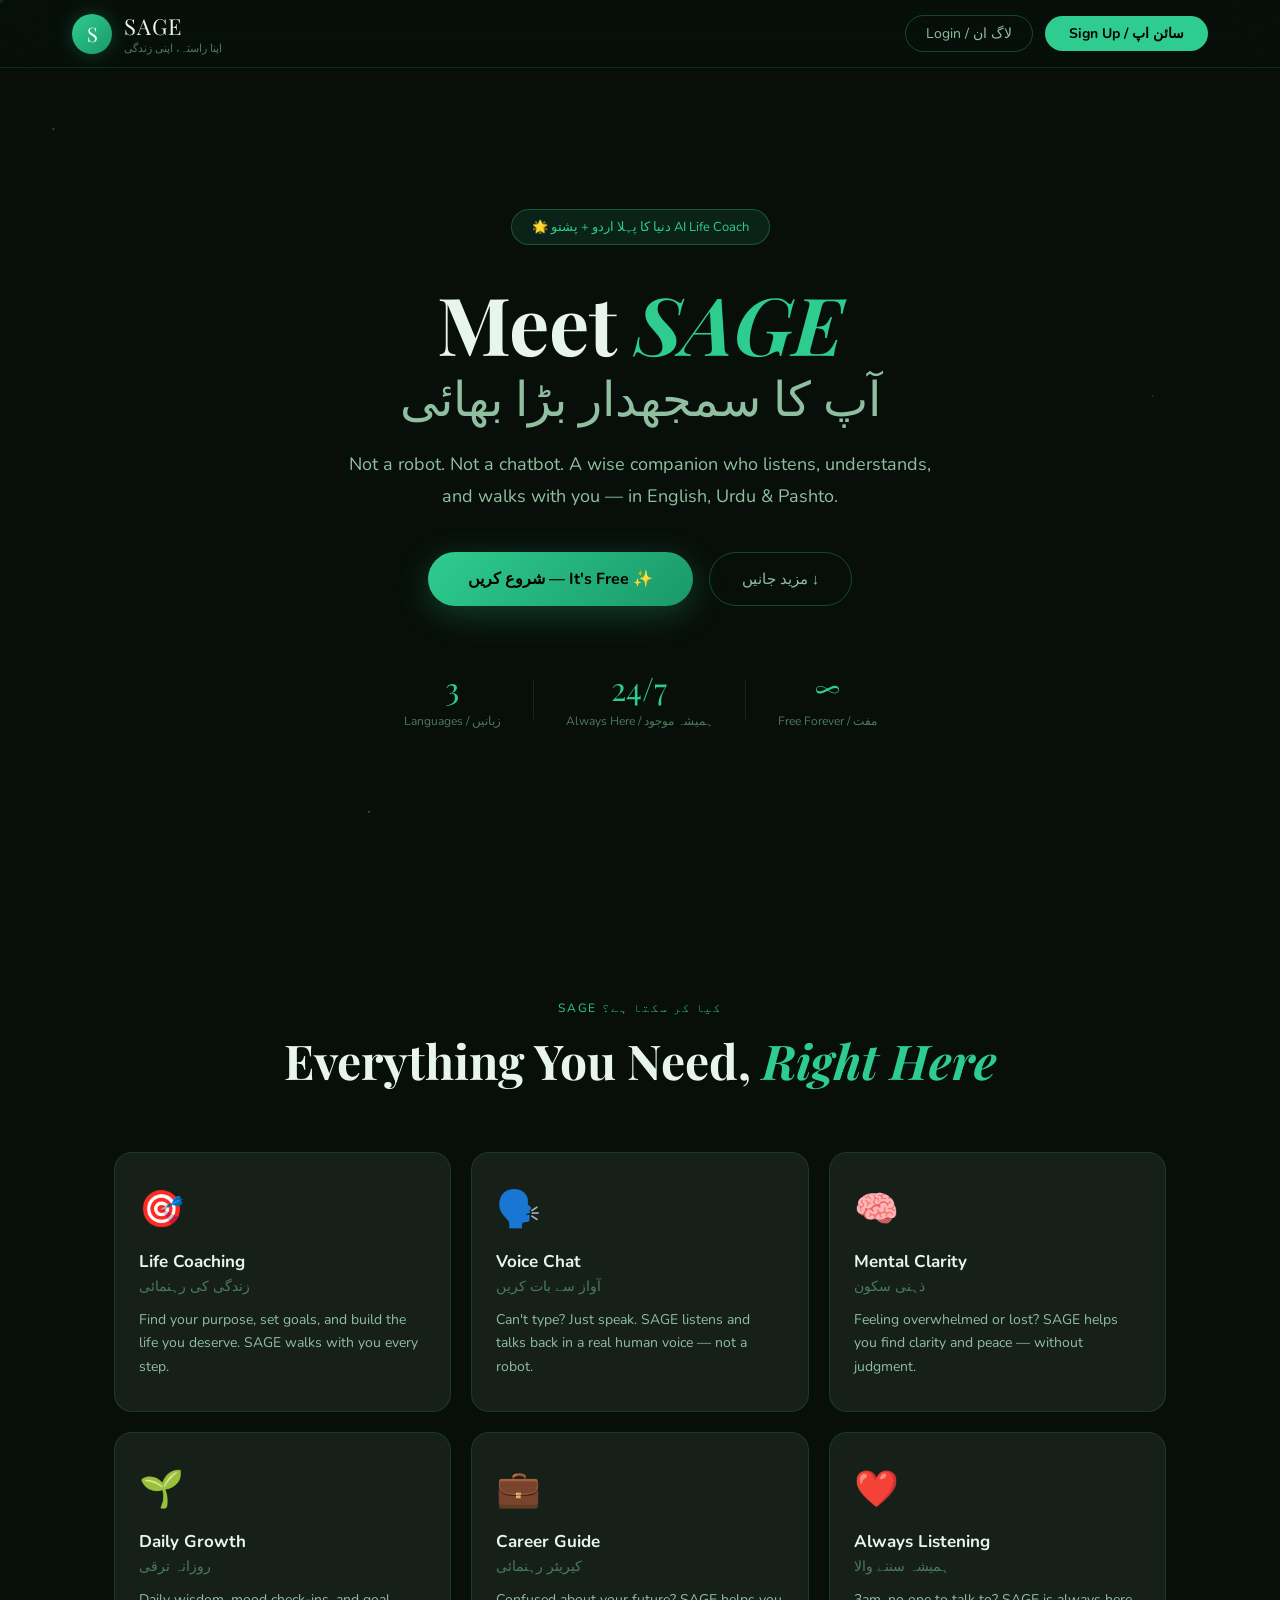
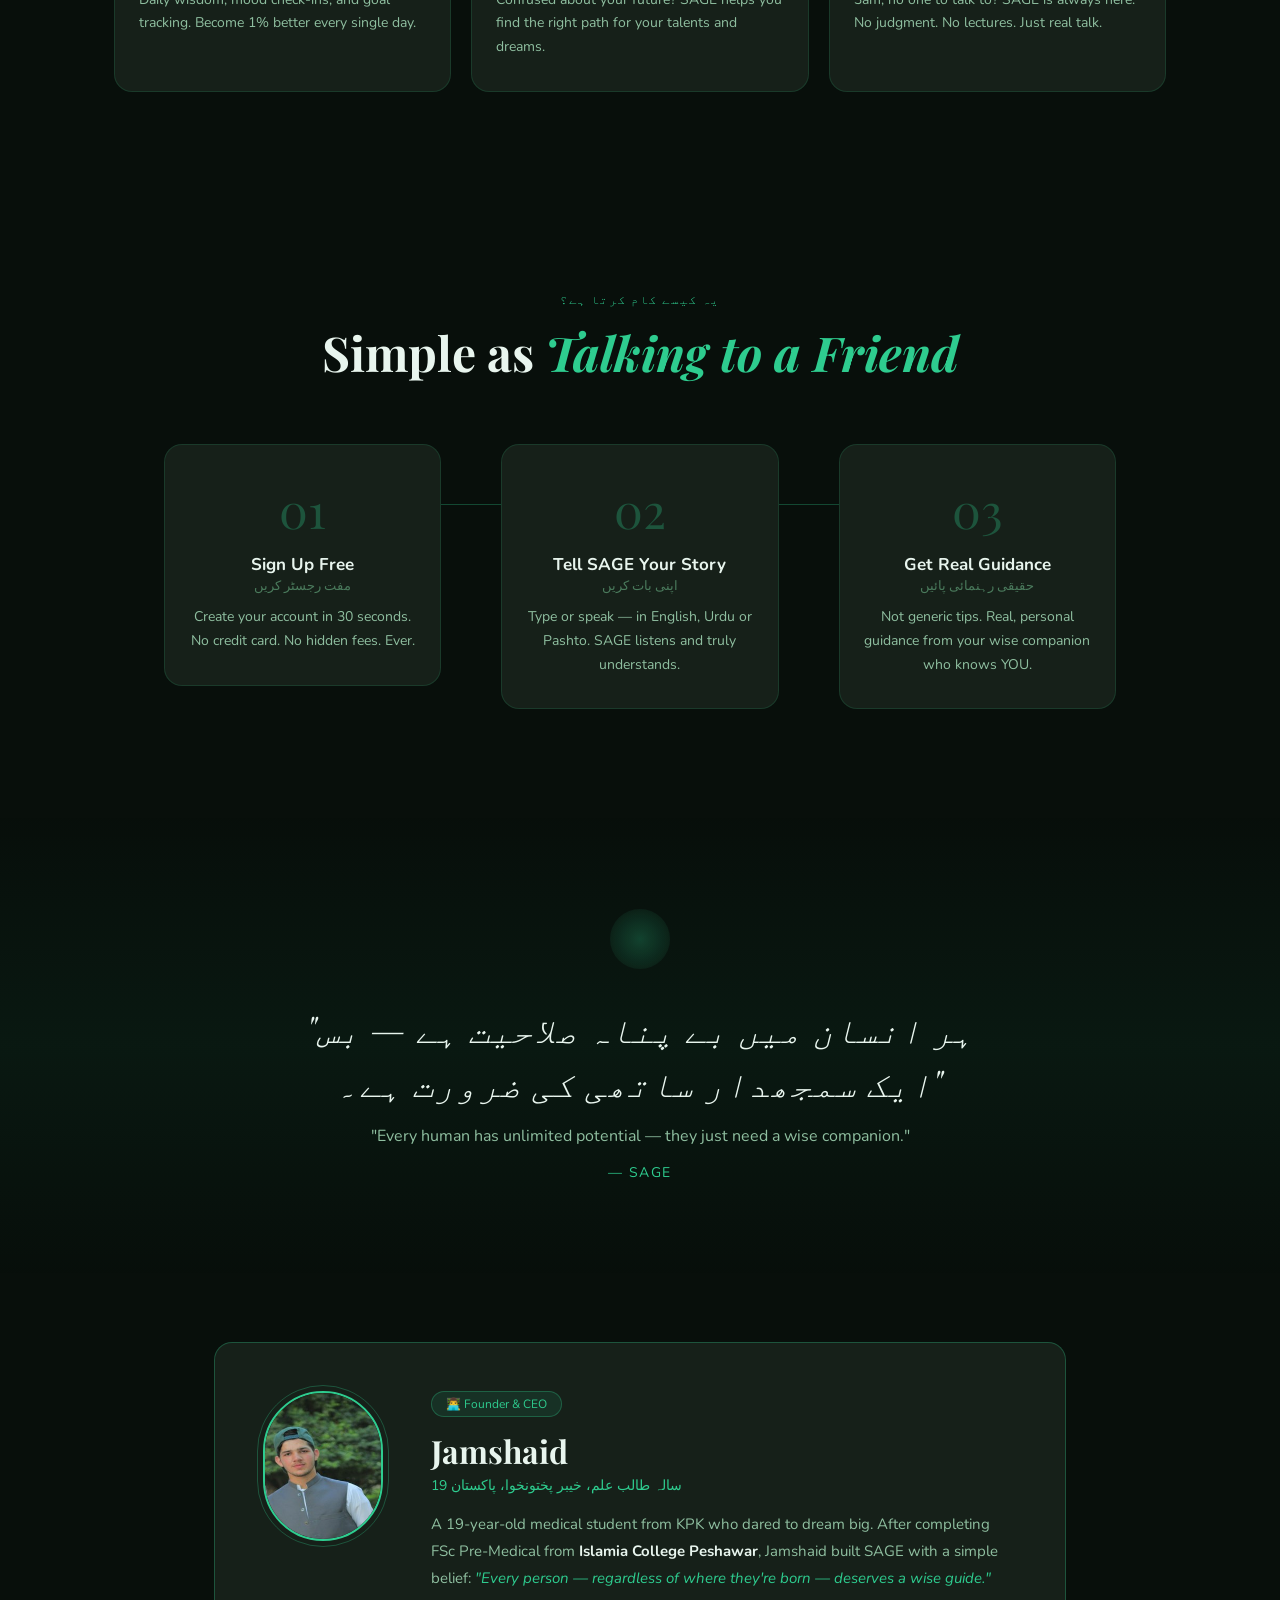
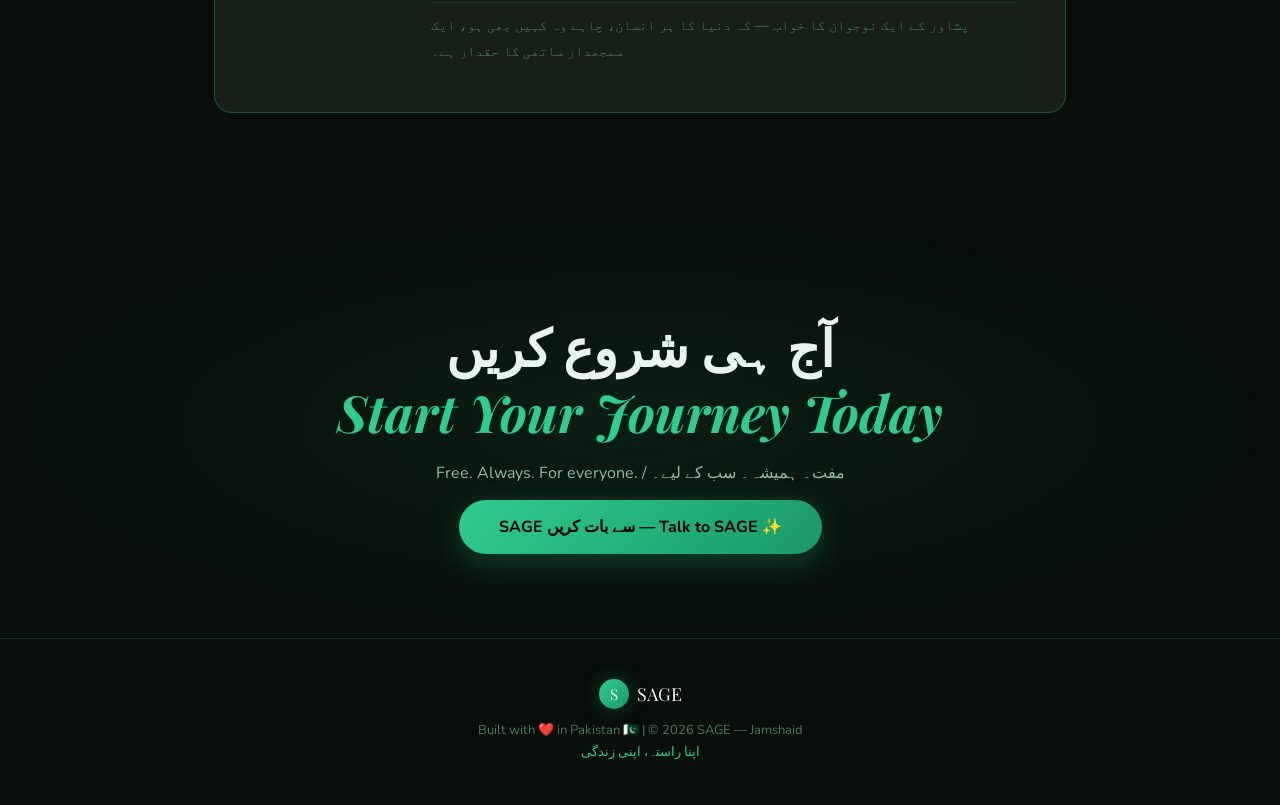
==== index.html @ e527f63b "Add files via upload" ====
<!DOCTYPE html>
<html lang="en">
<head>
<meta charset="UTF-8"/>
<meta name="viewport" content="width=device-width, initial-scale=1.0"/>
<title>SAGE — Apna Raasta, Apni Zindagi</title>
<meta name="description" content="SAGE — Your AI life companion. A wise guide for purpose, direction and clarity. English, Urdu & Pashto."/>
<link rel="preconnect" href="https://fonts.googleapis.com"/>
<link href="https://fonts.googleapis.com/css2?family=Playfair+Display:ital,wght@0,400;0,700;1,400&family=Nunito:wght@300;400;600;700&display=swap" rel="stylesheet"/>
<link rel="stylesheet" href="style.css"/>
</head>
<body>

<!-- PARTICLES BACKGROUND -->
<canvas id="particles"></canvas>

<!-- NAV -->
<nav class="nav">
  <div class="nav-inner">
    <div class="logo">
      <div class="logo-orb">S</div>
      <div class="logo-text">
        <span class="logo-name">SAGE</span>
        <span class="logo-sub">اپنا راستہ، اپنی زندگی</span>
      </div>
    </div>
    <div class="nav-actions">
      <a href="login.html" class="btn-ghost">Login / لاگ ان</a>
      <a href="signup.html" class="btn-primary">Sign Up / سائن اپ</a>
    </div>
  </div>
</nav>

<!-- HERO -->
<section class="hero">
  <div class="hero-badge">🌟 دنیا کا پہلا اردو + پشتو AI Life Coach</div>
  <h1 class="hero-title">
    Meet <em>SAGE</em><br/>
    <span class="hero-urdu">آپ کا سمجھدار بڑا بھائی</span>
  </h1>
  <p class="hero-sub">Not a robot. Not a chatbot. A wise companion who listens, understands, and walks with you — in English, Urdu & Pashto.</p>
  <div class="hero-btns">
    <a href="signup.html" class="btn-hero">شروع کریں — It's Free ✨</a>
    <a href="#features" class="btn-ghost-hero">مزید جانیں ↓</a>
  </div>
  <div class="hero-stats">
    <div class="stat"><span class="stat-n">3</span><span class="stat-l">Languages / زبانیں</span></div>
    <div class="stat-div"></div>
    <div class="stat"><span class="stat-n">24/7</span><span class="stat-l">Always Here / ہمیشہ موجود</span></div>
    <div class="stat-div"></div>
    <div class="stat"><span class="stat-n">∞</span><span class="stat-l">Free Forever / مفت</span></div>
  </div>
</section>

<!-- SHORTCUTS -->
<section class="shortcuts" id="features">
  <div class="section-label">SAGE کیا کر سکتا ہے؟</div>
  <h2 class="section-title">Everything You Need, <em>Right Here</em></h2>
  <div class="cards-grid">

    <div class="card" onclick="requireLogin()">
      <div class="card-icon">🎯</div>
      <h3>Life Coaching<br/><span>زندگی کی رہنمائی</span></h3>
      <p>Find your purpose, set goals, and build the life you deserve. SAGE walks with you every step.</p>
      <div class="card-arrow">→</div>
    </div>

    <div class="card" onclick="requireLogin()">
      <div class="card-icon">🗣️</div>
      <h3>Voice Chat<br/><span>آواز سے بات کریں</span></h3>
      <p>Can't type? Just speak. SAGE listens and talks back in a real human voice — not a robot.</p>
      <div class="card-arrow">→</div>
    </div>

    <div class="card" onclick="requireLogin()">
      <div class="card-icon">🧠</div>
      <h3>Mental Clarity<br/><span>ذہنی سکون</span></h3>
      <p>Feeling overwhelmed or lost? SAGE helps you find clarity and peace — without judgment.</p>
      <div class="card-arrow">→</div>
    </div>

    <div class="card" onclick="requireLogin()">
      <div class="card-icon">🌱</div>
      <h3>Daily Growth<br/><span>روزانہ ترقی</span></h3>
      <p>Daily wisdom, mood check-ins, and goal tracking. Become 1% better every single day.</p>
      <div class="card-arrow">→</div>
    </div>

    <div class="card" onclick="requireLogin()">
      <div class="card-icon">💼</div>
      <h3>Career Guide<br/><span>کیریئر رہنمائی</span></h3>
      <p>Confused about your future? SAGE helps you find the right path for your talents and dreams.</p>
      <div class="card-arrow">→</div>
    </div>

    <div class="card" onclick="requireLogin()">
      <div class="card-icon">❤️</div>
      <h3>Always Listening<br/><span>ہمیشہ سننے والا</span></h3>
      <p>3am, no one to talk to? SAGE is always here. No judgment. No lectures. Just real talk.</p>
      <div class="card-arrow">→</div>
    </div>

  </div>
</section>

<!-- HOW IT WORKS -->
<section class="how-it-works">
  <div class="section-label">یہ کیسے کام کرتا ہے؟</div>
  <h2 class="section-title">Simple as <em>Talking to a Friend</em></h2>
  <div class="steps">
    <div class="step">
      <div class="step-num">01</div>
      <h3>Sign Up Free<br/><span>مفت رجسٹر کریں</span></h3>
      <p>Create your account in 30 seconds. No credit card. No hidden fees. Ever.</p>
    </div>
    <div class="step-line"></div>
    <div class="step">
      <div class="step-num">02</div>
      <h3>Tell SAGE Your Story<br/><span>اپنی بات کریں</span></h3>
      <p>Type or speak — in English, Urdu or Pashto. SAGE listens and truly understands.</p>
    </div>
    <div class="step-line"></div>
    <div class="step">
      <div class="step-num">03</div>
      <h3>Get Real Guidance<br/><span>حقیقی رہنمائی پائیں</span></h3>
      <p>Not generic tips. Real, personal guidance from your wise companion who knows YOU.</p>
    </div>
  </div>
</section>

<!-- QUOTE SECTION -->
<section class="quote-section">
  <div class="quote-orb"></div>
  <blockquote>
    "ہر انسان میں بے پناہ صلاحیت ہے — بس ایک سمجھدار ساتھی کی ضرورت ہے۔"
  </blockquote>
  <p class="quote-en">"Every human has unlimited potential — they just need a wise companion."</p>
  <div class="quote-sage">— SAGE</div>
</section>

<!-- FOUNDER SECTION -->
<section class="founder-section">
  <div class="founder-card">
    <div class="founder-img-wrap">
      <img src="jimmy.jpg" alt="Jamshaid — Founder of SAGE" class="founder-img"/>
      <div class="founder-img-ring"></div>
    </div>
    <div class="founder-info">
      <div class="founder-badge">👨‍💻 Founder & CEO</div>
      <h3 class="founder-name">Jamshaid</h3>
      <p class="founder-tagline">19 سالہ طالب علم، خیبر پختونخوا، پاکستان</p>
      <p class="founder-bio">
        A 19-year-old medical student from KPK who dared to dream big. After completing FSc Pre-Medical from <strong>Islamia College Peshawar</strong>, Jamshaid built SAGE with a simple belief: <em>"Every person — regardless of where they're born — deserves a wise guide."</em>
      </p>
      <p class="founder-bio-ur">
        پشاور کے ایک نوجوان کا خواب — کہ دنیا کا ہر انسان، چاہے وہ کہیں بھی ہو، ایک سمجھدار ساتھی کا حقدار ہے۔
      </p>
    </div>
  </div>
</section>

<!-- CTA -->
<section class="cta-section">
  <h2>آج ہی شروع کریں<br/><em>Start Your Journey Today</em></h2>
  <p>Free. Always. For everyone. / مفت۔ ہمیشہ۔ سب کے لیے۔</p>
  <a href="signup.html" class="btn-hero">SAGE سے بات کریں — Talk to SAGE ✨</a>
</section>

<!-- FOOTER -->
<footer class="footer">
  <div class="footer-logo">
    <div class="logo-orb small">S</div>
    <span>SAGE</span>
  </div>
  <p>Built with ❤️ in Pakistan 🇵🇰 | © 2026 SAGE — Jamshaid</p>
  <p class="footer-sub">اپنا راستہ، اپنی زندگی</p>
</footer>

<script src="particles.js"></script>
<script>
function requireLogin() {
  const user = localStorage.getItem('sage_user');
  if (user) {
    window.location.href = 'app.html';
  } else {
    window.location.href = 'signup.html';
  }
}
// If already logged in, show go to app button
window.addEventListener('DOMContentLoaded', () => {
  const user = localStorage.getItem('sage_user');
  if (user) {
    const nav = document.querySelector('.nav-actions');
    nav.innerHTML = `<span style="color:var(--sage);font-size:14px;">Welcome back!</span><a href="app.html" class="btn-primary">Open SAGE →</a>`;
  }
});
</script>
</body>
</html>
---- style.css ----
/* ===== SAGE GLOBAL STYLES ===== */
*, *::before, *::after { box-sizing: border-box; margin: 0; padding: 0; }

:root {
  --sage: #2ECC8F;
  --sage-dark: #1a9968;
  --sage-glow: rgba(46,204,143,0.25);
  --sage-light: rgba(46,204,143,0.1);
  --bg: #080f0b;
  --bg2: #0d1610;
  --bg3: #111f16;
  --surface: #162019;
  --surface2: #1d2e22;
  --border: rgba(46,204,143,0.15);
  --border2: rgba(46,204,143,0.3);
  --text: #e8f5ee;
  --text2: #8fbfa0;
  --text3: #4a7a5c;
  --gold: #f0c060;
  --radius: 18px;
  --radius-sm: 12px;
  --font-display: 'Playfair Display', serif;
  --font-body: 'Nunito', sans-serif;
}

html { scroll-behavior: smooth; }

body {
  font-family: var(--font-body);
  background: var(--bg);
  color: var(--text);
  min-height: 100vh;
  overflow-x: hidden;
}

/* PARTICLES */
#particles {
  position: fixed;
  top: 0; left: 0;
  width: 100%; height: 100%;
  z-index: 0;
  pointer-events: none;
}

/* NAV */
.nav {
  position: fixed;
  top: 0; left: 0; right: 0;
  z-index: 100;
  background: rgba(8,15,11,0.8);
  backdrop-filter: blur(20px);
  border-bottom: 1px solid var(--border);
  height: 68px;
}

.nav-inner {
  max-width: 1200px;
  margin: 0 auto;
  padding: 0 32px;
  height: 100%;
  display: flex;
  align-items: center;
  justify-content: space-between;
}

.logo { display: flex; align-items: center; gap: 12px; text-decoration: none; }

.logo-orb {
  width: 40px; height: 40px;
  background: linear-gradient(135deg, var(--sage), var(--sage-dark));
  border-radius: 50%;
  display: flex; align-items: center; justify-content: center;
  font-family: var(--font-display);
  font-size: 20px; color: white;
  box-shadow: 0 0 20px var(--sage-glow);
}

.logo-orb.small { width: 30px; height: 30px; font-size: 15px; }

.logo-text { display: flex; flex-direction: column; }
.logo-name { font-family: var(--font-display); font-size: 22px; color: var(--text); letter-spacing: 0.05em; }
.logo-sub { font-size: 11px; color: var(--text3); }

.nav-actions { display: flex; gap: 12px; align-items: center; }

.btn-ghost {
  padding: 8px 20px;
  border: 1px solid var(--border2);
  border-radius: 30px;
  color: var(--text2);
  text-decoration: none;
  font-size: 14px;
  font-family: var(--font-body);
  transition: all 0.2s;
  cursor: pointer;
  background: none;
}
.btn-ghost:hover { background: var(--surface); color: var(--text); }

.btn-primary {
  padding: 8px 24px;
  background: var(--sage);
  border: none;
  border-radius: 30px;
  color: #000;
  font-size: 14px;
  font-weight: 700;
  font-family: var(--font-body);
  text-decoration: none;
  transition: all 0.2s;
  cursor: pointer;
}
.btn-primary:hover { background: #3ddfa0; transform: translateY(-1px); box-shadow: 0 8px 24px var(--sage-glow); }

/* HERO */
.hero {
  position: relative;
  z-index: 1;
  min-height: 100vh;
  display: flex;
  flex-direction: column;
  align-items: center;
  justify-content: center;
  text-align: center;
  padding: 120px 24px 80px;
}

.hero-badge {
  display: inline-flex;
  align-items: center;
  gap: 8px;
  background: var(--sage-light);
  border: 1px solid var(--border2);
  border-radius: 30px;
  padding: 8px 20px;
  font-size: 13px;
  color: var(--sage);
  margin-bottom: 32px;
  animation: fadeUp 0.8s ease both;
}

.hero-title {
  font-family: var(--font-display);
  font-size: clamp(42px, 7vw, 80px);
  font-weight: 700;
  line-height: 1.15;
  color: var(--text);
  margin-bottom: 24px;
  animation: fadeUp 0.8s 0.1s ease both;
}

.hero-title em {
  color: var(--sage);
  font-style: italic;
}

.hero-urdu {
  display: block;
  font-size: clamp(24px, 4vw, 48px);
  color: var(--text2);
  font-style: normal;
  font-weight: 400;
}

.hero-sub {
  font-size: 18px;
  color: var(--text2);
  max-width: 600px;
  line-height: 1.8;
  margin-bottom: 40px;
  animation: fadeUp 0.8s 0.2s ease both;
}

.hero-btns {
  display: flex;
  gap: 16px;
  flex-wrap: wrap;
  justify-content: center;
  margin-bottom: 60px;
  animation: fadeUp 0.8s 0.3s ease both;
}

.btn-hero {
  padding: 16px 40px;
  background: linear-gradient(135deg, var(--sage), var(--sage-dark));
  border: none;
  border-radius: 50px;
  color: #000;
  font-size: 16px;
  font-weight: 700;
  font-family: var(--font-body);
  text-decoration: none;
  cursor: pointer;
  transition: all 0.3s;
  box-shadow: 0 8px 32px var(--sage-glow);
}
.btn-hero:hover { transform: translateY(-3px); box-shadow: 0 16px 48px var(--sage-glow); }

.btn-ghost-hero {
  padding: 16px 32px;
  border: 1px solid var(--border2);
  border-radius: 50px;
  color: var(--text2);
  text-decoration: none;
  font-size: 15px;
  font-family: var(--font-body);
  transition: all 0.2s;
}
.btn-ghost-hero:hover { background: var(--surface); color: var(--text); }

.hero-stats {
  display: flex;
  align-items: center;
  gap: 32px;
  animation: fadeUp 0.8s 0.4s ease both;
}

.stat { text-align: center; }
.stat-n { display: block; font-family: var(--font-display); font-size: 32px; color: var(--sage); }
.stat-l { font-size: 12px; color: var(--text3); }
.stat-div { width: 1px; height: 40px; background: var(--border); }

/* SECTIONS */
.section-label {
  font-size: 12px;
  text-transform: uppercase;
  letter-spacing: 0.15em;
  color: var(--sage);
  margin-bottom: 12px;
}

.section-title {
  font-family: var(--font-display);
  font-size: clamp(28px, 4vw, 48px);
  color: var(--text);
  margin-bottom: 60px;
}
.section-title em { color: var(--sage); font-style: italic; }

/* SHORTCUTS / CARDS */
.shortcuts {
  position: relative; z-index: 1;
  max-width: 1100px;
  margin: 0 auto;
  padding: 100px 24px;
  text-align: center;
}

.cards-grid {
  display: grid;
  grid-template-columns: repeat(3, 1fr);
  gap: 20px;
}

.card {
  background: var(--surface);
  border: 1px solid var(--border);
  border-radius: var(--radius);
  padding: 32px 24px;
  text-align: left;
  cursor: pointer;
  transition: all 0.3s;
  position: relative;
  overflow: hidden;
}

.card::before {
  content: '';
  position: absolute;
  top: 0; left: 0; right: 0;
  height: 2px;
  background: linear-gradient(90deg, transparent, var(--sage), transparent);
  transform: scaleX(0);
  transition: transform 0.3s;
}

.card:hover { border-color: var(--border2); transform: translateY(-4px); background: var(--surface2); }
.card:hover::before { transform: scaleX(1); }

.card-icon { font-size: 36px; margin-bottom: 16px; }
.card h3 { font-size: 17px; font-weight: 700; color: var(--text); margin-bottom: 10px; line-height: 1.4; }
.card h3 span { font-size: 14px; color: var(--text3); font-weight: 400; }
.card p { font-size: 14px; color: var(--text2); line-height: 1.7; }
.card-arrow { position: absolute; bottom: 20px; right: 20px; font-size: 20px; color: var(--sage); opacity: 0; transition: all 0.2s; }
.card:hover .card-arrow { opacity: 1; transform: translateX(4px); }

/* HOW IT WORKS */
.how-it-works {
  position: relative; z-index: 1;
  max-width: 1000px;
  margin: 0 auto;
  padding: 100px 24px;
  text-align: center;
}

.steps {
  display: flex;
  align-items: flex-start;
  gap: 0;
}

.step {
  flex: 1;
  padding: 32px 24px;
  background: var(--surface);
  border: 1px solid var(--border);
  border-radius: var(--radius);
}

.step-line {
  width: 60px;
  height: 1px;
  background: var(--border2);
  margin-top: 60px;
  flex-shrink: 0;
}

.step-num {
  font-family: var(--font-display);
  font-size: 48px;
  color: var(--sage);
  opacity: 0.3;
  margin-bottom: 12px;
}

.step h3 { font-size: 17px; font-weight: 700; color: var(--text); margin-bottom: 10px; line-height: 1.4; }
.step h3 span { font-size: 13px; color: var(--text3); font-weight: 400; display: block; }
.step p { font-size: 14px; color: var(--text2); line-height: 1.7; }

/* QUOTE */
.quote-section {
  position: relative; z-index: 1;
  text-align: center;
  padding: 100px 24px;
  background: linear-gradient(180deg, transparent, rgba(46,204,143,0.05), transparent);
}

.quote-orb {
  width: 60px; height: 60px;
  background: radial-gradient(circle, var(--sage-glow), transparent);
  border-radius: 50%;
  margin: 0 auto 32px;
  animation: pulse-orb 3s ease-in-out infinite;
}

blockquote {
  font-family: var(--font-display);
  font-size: clamp(22px, 3vw, 36px);
  color: var(--text);
  font-style: italic;
  max-width: 700px;
  margin: 0 auto 16px;
  line-height: 1.5;
}

.quote-en { font-size: 16px; color: var(--text2); margin-bottom: 16px; }
.quote-sage { font-size: 14px; color: var(--sage); letter-spacing: 0.1em; }

/* FOUNDER */
.founder-section {
  position: relative; z-index: 1;
  max-width: 900px;
  margin: 0 auto;
  padding: 60px 24px 100px;
}

.founder-card {
  background: var(--surface);
  border: 1px solid var(--border2);
  border-radius: var(--radius);
  padding: 48px;
  display: flex;
  gap: 48px;
  align-items: flex-start;
}

.founder-img-wrap {
  position: relative;
  flex-shrink: 0;
}

.founder-img {
  width: 120px;
  height: 150px;
  object-fit: cover;
  object-position: top center;
  border-radius: 60px;
  border: 2px solid var(--sage);
  display: block;
}

.founder-img-ring {
  position: absolute;
  inset: -6px;
  border-radius: 66px;
  border: 1px solid var(--border2);
  animation: ring-spin 8s linear infinite;
}

@keyframes ring-spin {
  from { transform: rotate(0deg); }
  to { transform: rotate(360deg); }
}

.founder-badge {
  display: inline-block;
  background: var(--sage-light);
  border: 1px solid var(--border2);
  border-radius: 20px;
  padding: 4px 14px;
  font-size: 12px;
  color: var(--sage);
  margin-bottom: 12px;
}

.founder-name {
  font-family: var(--font-display);
  font-size: 32px;
  color: var(--text);
  margin-bottom: 4px;
}

.founder-tagline {
  font-size: 14px;
  color: var(--sage);
  margin-bottom: 16px;
}

.founder-bio {
  font-size: 15px;
  color: var(--text2);
  line-height: 1.8;
  margin-bottom: 10px;
}
.founder-bio strong { color: var(--text); }
.founder-bio em { color: var(--sage); font-style: italic; }

.founder-bio-ur {
  font-size: 14px;
  color: var(--text3);
  line-height: 1.8;
  border-top: 1px solid var(--border);
  padding-top: 10px;
}

/* CTA SECTION */
.cta-section {
  position: relative; z-index: 1;
  text-align: center;
  padding: 100px 24px;
  background: radial-gradient(ellipse at center, rgba(46,204,143,0.08), transparent 70%);
}

.cta-section h2 {
  font-family: var(--font-display);
  font-size: clamp(28px, 4vw, 52px);
  color: var(--text);
  margin-bottom: 16px;
  line-height: 1.3;
}
.cta-section h2 em { color: var(--sage); font-style: italic; }
.cta-section p { color: var(--text2); font-size: 16px; margin-bottom: 32px; }

/* FOOTER */
.footer {
  position: relative; z-index: 1;
  text-align: center;
  padding: 40px 24px;
  border-top: 1px solid var(--border);
}

.footer-logo {
  display: flex;
  align-items: center;
  justify-content: center;
  gap: 8px;
  margin-bottom: 12px;
  font-family: var(--font-display);
  font-size: 18px;
}

.footer p { font-size: 13px; color: var(--text3); margin-bottom: 4px; }
.footer-sub { color: var(--sage) !important; }

/* ANIMATIONS */
@keyframes fadeUp {
  from { opacity: 0; transform: translateY(20px); }
  to { opacity: 1; transform: translateY(0); }
}

@keyframes pulse-orb {
  0%, 100% { box-shadow: 0 0 20px var(--sage-glow); }
  50% { box-shadow: 0 0 50px var(--sage-glow); }
}

/* ===== AUTH PAGES ===== */
.auth-page {
  min-height: 100vh;
  display: flex;
  align-items: center;
  justify-content: center;
  padding: 24px;
  position: relative; z-index: 1;
}

.auth-card {
  width: 100%;
  max-width: 440px;
  background: var(--surface);
  border: 1px solid var(--border2);
  border-radius: var(--radius);
  padding: 48px 40px;
}

.auth-logo {
  display: flex;
  align-items: center;
  gap: 12px;
  margin-bottom: 32px;
  justify-content: center;
}

.auth-title {
  font-family: var(--font-display);
  font-size: 28px;
  color: var(--text);
  margin-bottom: 6px;
  text-align: center;
}

.auth-sub {
  font-size: 14px;
  color: var(--text2);
  text-align: center;
  margin-bottom: 32px;
}

.form-group {
  margin-bottom: 20px;
}

.form-label {
  display: block;
  font-size: 13px;
  color: var(--text2);
  margin-bottom: 8px;
}

.form-input {
  width: 100%;
  padding: 14px 18px;
  background: var(--bg2);
  border: 1px solid var(--border);
  border-radius: var(--radius-sm);
  color: var(--text);
  font-size: 15px;
  font-family: var(--font-body);
  outline: none;
  transition: border-color 0.2s;
}
.form-input:focus { border-color: var(--sage); }
.form-input::placeholder { color: var(--text3); }

.form-btn {
  width: 100%;
  padding: 14px;
  background: linear-gradient(135deg, var(--sage), var(--sage-dark));
  border: none;
  border-radius: var(--radius-sm);
  color: #000;
  font-size: 16px;
  font-weight: 700;
  font-family: var(--font-body);
  cursor: pointer;
  transition: all 0.2s;
  margin-top: 8px;
}
.form-btn:hover { transform: translateY(-2px); box-shadow: 0 8px 24px var(--sage-glow); }

.auth-switch {
  text-align: center;
  margin-top: 24px;
  font-size: 14px;
  color: var(--text2);
}
.auth-switch a { color: var(--sage); text-decoration: none; }
.auth-switch a:hover { text-decoration: underline; }

.form-error {
  background: rgba(220,50,50,0.1);
  border: 1px solid rgba(220,50,50,0.3);
  color: #ff6b6b;
  border-radius: var(--radius-sm);
  padding: 12px 16px;
  font-size: 14px;
  margin-bottom: 16px;
  display: none;
}

.form-success {
  background: rgba(46,204,143,0.1);
  border: 1px solid var(--border2);
  color: var(--sage);
  border-radius: var(--radius-sm);
  padding: 12px 16px;
  font-size: 14px;
  margin-bottom: 16px;
  display: none;
}

/* ===== APP PAGE ===== */
.app-layout {
  display: grid;
  grid-template-columns: 280px 1fr;
  height: 100vh;
  padding-top: 68px;
}

/* SIDEBAR */
.app-sidebar {
  background: var(--bg2);
  border-right: 1px solid var(--border);
  display: flex;
  flex-direction: column;
  overflow: hidden;
}

.sidebar-header {
  padding: 24px 20px 16px;
  border-bottom: 1px solid var(--border);
}

.user-greeting {
  font-size: 13px;
  color: var(--text3);
  margin-bottom: 4px;
}

.user-name {
  font-family: var(--font-display);
  font-size: 20px;
  color: var(--text);
}

/* MOOD CHECK-IN */
.mood-checkin {
  padding: 16px 20px;
  border-bottom: 1px solid var(--border);
}

.mood-label {
  font-size: 12px;
  color: var(--text3);
  text-transform: uppercase;
  letter-spacing: 0.08em;
  margin-bottom: 10px;
}

.mood-row {
  display: flex;
  gap: 8px;
}

.mood-btn {
  flex: 1;
  background: var(--surface);
  border: 1px solid var(--border);
  border-radius: 10px;
  padding: 8px 4px;
  font-size: 20px;
  cursor: pointer;
  transition: all 0.2s;
  text-align: center;
}
.mood-btn:hover, .mood-btn.active { border-color: var(--sage); background: var(--sage-light); transform: scale(1.1); }
.mood-emoji-label { display: block; font-size: 9px; color: var(--text3); margin-top: 2px; }

/* DAILY WISDOM */
.daily-wisdom {
  padding: 16px 20px;
  border-bottom: 1px solid var(--border);
  background: linear-gradient(135deg, rgba(46,204,143,0.05), transparent);
}

.wisdom-label {
  font-size: 11px;
  color: var(--sage);
  text-transform: uppercase;
  letter-spacing: 0.08em;
  margin-bottom: 8px;
}

.wisdom-quote {
  font-family: var(--font-display);
  font-size: 13px;
  color: var(--text2);
  font-style: italic;
  line-height: 1.6;
}

/* TOPIC SHORTCUTS */
.sidebar-topics {
  padding: 16px 20px;
  flex: 1;
  overflow-y: auto;
}

.topics-title {
  font-size: 12px;
  color: var(--text3);
  text-transform: uppercase;
  letter-spacing: 0.08em;
  margin-bottom: 12px;
}

.topic-btn {
  display: flex;
  align-items: center;
  gap: 10px;
  width: 100%;
  background: none;
  border: 1px solid transparent;
  border-radius: var(--radius-sm);
  padding: 10px 12px;
  color: var(--text2);
  font-size: 14px;
  font-family: var(--font-body);
  cursor: pointer;
  transition: all 0.2s;
  text-align: left;
  margin-bottom: 4px;
}
.topic-btn:hover { background: var(--surface); border-color: var(--border); color: var(--text); }
.topic-btn-icon { font-size: 18px; }

/* GOALS TRACKER */
.goals-tracker {
  padding: 16px 20px;
  border-top: 1px solid var(--border);
}

.goals-title {
  font-size: 12px;
  color: var(--text3);
  text-transform: uppercase;
  letter-spacing: 0.08em;
  margin-bottom: 10px;
  display: flex;
  justify-content: space-between;
  align-items: center;
}

.goals-edit-btn {
  background: none;
  border: none;
  color: var(--sage);
  font-size: 11px;
  cursor: pointer;
  font-family: var(--font-body);
}

.goal-item {
  display: flex;
  align-items: center;
  gap: 8px;
  margin-bottom: 8px;
}

.goal-dot {
  width: 6px; height: 6px;
  background: var(--sage);
  border-radius: 50%;
  flex-shrink: 0;
}

.goal-text {
  font-size: 13px;
  color: var(--text2);
  white-space: nowrap;
  overflow: hidden;
  text-overflow: ellipsis;
}

.goals-empty {
  font-size: 13px;
  color: var(--text3);
  font-style: italic;
}

/* SIDEBAR BOTTOM */
.sidebar-bottom {
  padding: 16px 20px;
  border-top: 1px solid var(--border);
  display: flex;
  justify-content: space-between;
  align-items: center;
}

.days-badge {
  font-size: 12px;
  color: var(--text3);
}

.days-count {
  color: var(--sage);
  font-weight: 700;
}

.logout-btn {
  background: none;
  border: 1px solid var(--border);
  border-radius: 20px;
  padding: 6px 14px;
  color: var(--text3);
  font-size: 12px;
  font-family: var(--font-body);
  cursor: pointer;
  transition: all 0.2s;
}
.logout-btn:hover { border-color: #ff6b6b; color: #ff6b6b; }

/* CHAT AREA */
.chat-area {
  display: flex;
  flex-direction: column;
  overflow: hidden;
  background: var(--bg);
}

/* CHAT HEADER */
.chat-header {
  padding: 16px 32px;
  border-bottom: 1px solid var(--border);
  display: flex;
  align-items: center;
  justify-content: space-between;
  background: var(--bg);
}

.chat-header-left {
  display: flex;
  align-items: center;
  gap: 12px;
}

.sage-avatar {
  width: 44px; height: 44px;
  background: linear-gradient(135deg, var(--sage), var(--sage-dark));
  border-radius: 50%;
  display: flex; align-items: center; justify-content: center;
  font-family: var(--font-display);
  font-size: 20px;
  color: white;
  box-shadow: 0 0 16px var(--sage-glow);
  animation: pulse-orb 3s ease-in-out infinite;
}

.chat-header-title { font-size: 16px; font-weight: 700; color: var(--text); }
.chat-header-status { font-size: 12px; color: var(--sage); display: flex; align-items: center; gap: 4px; }

.status-dot {
  width: 6px; height: 6px;
  background: var(--sage);
  border-radius: 50%;
  animation: blink 2s infinite;
}

@keyframes blink {
  0%, 100% { opacity: 1; }
  50% { opacity: 0.3; }
}

.voice-toggle {
  display: flex;
  align-items: center;
  gap: 8px;
  background: var(--surface);
  border: 1px solid var(--border);
  border-radius: 20px;
  padding: 8px 16px;
  cursor: pointer;
  font-size: 13px;
  color: var(--text2);
  font-family: var(--font-body);
  transition: all 0.2s;
}
.voice-toggle:hover { border-color: var(--border2); }
.voice-toggle.active { border-color: var(--sage); color: var(--sage); background: var(--sage-light); }

/* MESSAGES */
.messages {
  flex: 1;
  overflow-y: auto;
  padding: 32px 40px;
  display: flex;
  flex-direction: column;
  gap: 24px;
}

.messages::-webkit-scrollbar { width: 4px; }
.messages::-webkit-scrollbar-thumb { background: var(--surface2); border-radius: 4px; }

.message {
  display: flex;
  gap: 14px;
  align-items: flex-start;
  animation: msg-in 0.3s ease;
  max-width: 780px;
}

@keyframes msg-in {
  from { opacity: 0; transform: translateY(10px); }
  to { opacity: 1; transform: translateY(0); }
}

.message.user {
  flex-direction: row-reverse;
  align-self: flex-end;
}

.msg-av {
  width: 38px; height: 38px;
  border-radius: 50%;
  flex-shrink: 0;
  display: flex; align-items: center; justify-content: center;
  font-size: 14px; font-weight: 700;
}

.msg-av.sage-av {
  background: linear-gradient(135deg, var(--sage), var(--sage-dark));
  color: white;
  font-family: var(--font-display);
  font-size: 18px;
  box-shadow: 0 0 12px var(--sage-glow);
}

.msg-av.user-av {
  background: var(--surface2);
  color: var(--text2);
}

.bubble {
  padding: 16px 20px;
  border-radius: 20px;
  font-size: 15px;
  line-height: 1.75;
  white-space: pre-wrap;
  max-width: 640px;
}

.message.sage .bubble {
  background: var(--surface);
  color: var(--text);
  border-top-left-radius: 4px;
  border: 1px solid var(--border);
}

.message.user .bubble {
  background: linear-gradient(135deg, var(--sage), var(--sage-dark));
  color: #000;
  border-top-right-radius: 4px;
  font-weight: 500;
}

.typing-bubble {
  background: var(--surface);
  border: 1px solid var(--border);
  border-radius: 20px;
  border-top-left-radius: 4px;
  padding: 18px 22px;
  display: flex;
  gap: 6px;
  align-items: center;
}

.typing-bubble span {
  width: 8px; height: 8px;
  background: var(--text3);
  border-radius: 50%;
  animation: bounce 1.2s infinite;
}
.typing-bubble span:nth-child(2) { animation-delay: 0.2s; }
.typing-bubble span:nth-child(3) { animation-delay: 0.4s; }

@keyframes bounce {
  0%, 60%, 100% { transform: translateY(0); }
  30% { transform: translateY(-7px); }
}

.quick-replies {
  display: flex;
  flex-wrap: wrap;
  gap: 8px;
  margin-top: 12px;
}

.qr {
  background: none;
  border: 1px solid var(--border2);
  color: var(--sage);
  border-radius: 20px;
  padding: 8px 18px;
  font-size: 13px;
  font-family: var(--font-body);
  cursor: pointer;
  transition: all 0.2s;
}
.qr:hover { background: var(--sage-light); }

/* VOICE INDICATOR */
.voice-indicator {
  display: none;
  align-items: center;
  justify-content: center;
  gap: 12px;
  padding: 16px;
  background: var(--surface);
  border-top: 1px solid var(--border);
  color: var(--sage);
  font-size: 14px;
}

.voice-indicator.active { display: flex; }

.voice-waves {
  display: flex;
  gap: 3px;
  align-items: center;
}

.voice-wave {
  width: 4px;
  background: var(--sage);
  border-radius: 4px;
  animation: wave-anim 0.8s ease-in-out infinite;
}

.voice-wave:nth-child(1) { height: 12px; animation-delay: 0s; }
.voice-wave:nth-child(2) { height: 24px; animation-delay: 0.1s; }
.voice-wave:nth-child(3) { height: 18px; animation-delay: 0.2s; }
.voice-wave:nth-child(4) { height: 28px; animation-delay: 0.3s; }
.voice-wave:nth-child(5) { height: 14px; animation-delay: 0.4s; }

@keyframes wave-anim {
  0%, 100% { transform: scaleY(0.6); }
  50% { transform: scaleY(1); }
}

/* INPUT */
.input-wrap {
  padding: 16px 40px 20px;
  border-top: 1px solid var(--border);
  background: var(--bg);
}

.input-row {
  display: flex;
  gap: 12px;
  align-items: flex-end;
}

.input-box {
  flex: 1;
  display: flex;
  align-items: flex-end;
  gap: 10px;
  background: var(--surface);
  border: 1px solid var(--border2);
  border-radius: 24px;
  padding: 12px 16px 12px 20px;
  transition: border-color 0.2s;
}
.input-box:focus-within { border-color: var(--sage); }

.input-box textarea {
  flex: 1;
  background: none;
  border: none;
  outline: none;
  color: var(--text);
  font-size: 15px;
  font-family: var(--font-body);
  resize: none;
  line-height: 1.6;
  max-height: 120px;
}
.input-box textarea::placeholder { color: var(--text3); }

.mic-btn {
  width: 38px; height: 38px;
  background: var(--surface2);
  border: 1px solid var(--border);
  border-radius: 50%;
  cursor: pointer;
  display: flex; align-items: center; justify-content: center;
  font-size: 18px;
  transition: all 0.2s;
  flex-shrink: 0;
}
.mic-btn:hover { border-color: var(--sage); background: var(--sage-light); }
.mic-btn.listening { background: rgba(220,50,50,0.2); border-color: #ff6b6b; animation: pulse-mic 1s infinite; }

@keyframes pulse-mic {
  0%, 100% { box-shadow: 0 0 0 0 rgba(220,50,50,0.3); }
  50% { box-shadow: 0 0 0 8px rgba(220,50,50,0); }
}

.send-btn {
  width: 48px; height: 48px;
  background: linear-gradient(135deg, var(--sage), var(--sage-dark));
  border: none;
  border-radius: 50%;
  cursor: pointer;
  display: flex; align-items: center; justify-content: center;
  flex-shrink: 0;
  transition: all 0.2s;
  box-shadow: 0 4px 16px var(--sage-glow);
}
.send-btn:hover { transform: scale(1.08); box-shadow: 0 8px 24px var(--sage-glow); }
.send-btn:disabled { opacity: 0.5; cursor: not-allowed; transform: none; }

.disclaimer {
  font-size: 11px;
  color: var(--text3);
  text-align: center;
  margin-top: 10px;
}

/* WELCOME SCREEN */
.welcome-screen {
  flex: 1;
  display: flex;
  flex-direction: column;
  align-items: center;
  justify-content: center;
  padding: 40px;
  text-align: center;
}

.welcome-orb {
  width: 80px; height: 80px;
  background: linear-gradient(135deg, var(--sage), var(--sage-dark));
  border-radius: 50%;
  display: flex; align-items: center; justify-content: center;
  font-family: var(--font-display);
  font-size: 36px;
  color: white;
  margin: 0 auto 24px;
  box-shadow: 0 0 40px var(--sage-glow);
  animation: pulse-orb 3s ease-in-out infinite;
}

.welcome-title {
  font-family: var(--font-display);
  font-size: 28px;
  color: var(--text);
  margin-bottom: 8px;
}

.welcome-sub {
  font-size: 15px;
  color: var(--text2);
  margin-bottom: 32px;
  max-width: 400px;
}

.welcome-chips {
  display: flex;
  flex-wrap: wrap;
  gap: 10px;
  justify-content: center;
}

.welcome-chip {
  background: var(--surface);
  border: 1px solid var(--border2);
  color: var(--text2);
  border-radius: 24px;
  padding: 10px 22px;
  font-size: 14px;
  font-family: var(--font-body);
  cursor: pointer;
  transition: all 0.2s;
}
.welcome-chip:hover { background: var(--sage-light); color: var(--sage); border-color: var(--sage); }

/* GOALS MODAL */
.modal-overlay {
  display: none;
  position: fixed;
  inset: 0;
  background: rgba(0,0,0,0.7);
  z-index: 1000;
  align-items: center;
  justify-content: center;
}
.modal-overlay.open { display: flex; }

.modal {
  background: var(--surface);
  border: 1px solid var(--border2);
  border-radius: var(--radius);
  padding: 36px;
  width: 100%;
  max-width: 440px;
}

.modal-title {
  font-family: var(--font-display);
  font-size: 22px;
  color: var(--text);
  margin-bottom: 8px;
}

.modal-sub {
  font-size: 14px;
  color: var(--text2);
  margin-bottom: 24px;
}

.modal-close {
  float: right;
  background: none;
  border: none;
  color: var(--text3);
  font-size: 20px;
  cursor: pointer;
  margin-top: -4px;
}

/* RESPONSIVE */
@media (max-width: 900px) {
  .app-layout { grid-template-columns: 1fr; }
  .app-sidebar { display: none; }
  .messages { padding: 20px 16px; }
  .input-wrap { padding: 12px 16px 16px; }
  .chat-header { padding: 12px 16px; }
}

@media (max-width: 768px) {
  .cards-grid { grid-template-columns: 1fr; }
  .steps { flex-direction: column; }
  .step-line { width: 1px; height: 40px; margin: 0 auto; }
  .founder-card { flex-direction: column; padding: 28px; }
  .hero-stats { gap: 16px; }
}

/* LANG SWITCHER in app */
.lang-switcher {
  display: flex;
  gap: 4px;
  background: var(--surface);
  border: 1px solid var(--border);
  border-radius: 20px;
  padding: 4px;
}

.lang-btn {
  background: none;
  border: none;
  color: var(--text2);
  font-size: 12px;
  font-family: var(--font-body);
  padding: 4px 10px;
  border-radius: 16px;
  cursor: pointer;
  transition: all 0.2s;
}
.lang-btn.active { background: var(--sage); color: #000; font-weight: 700; }
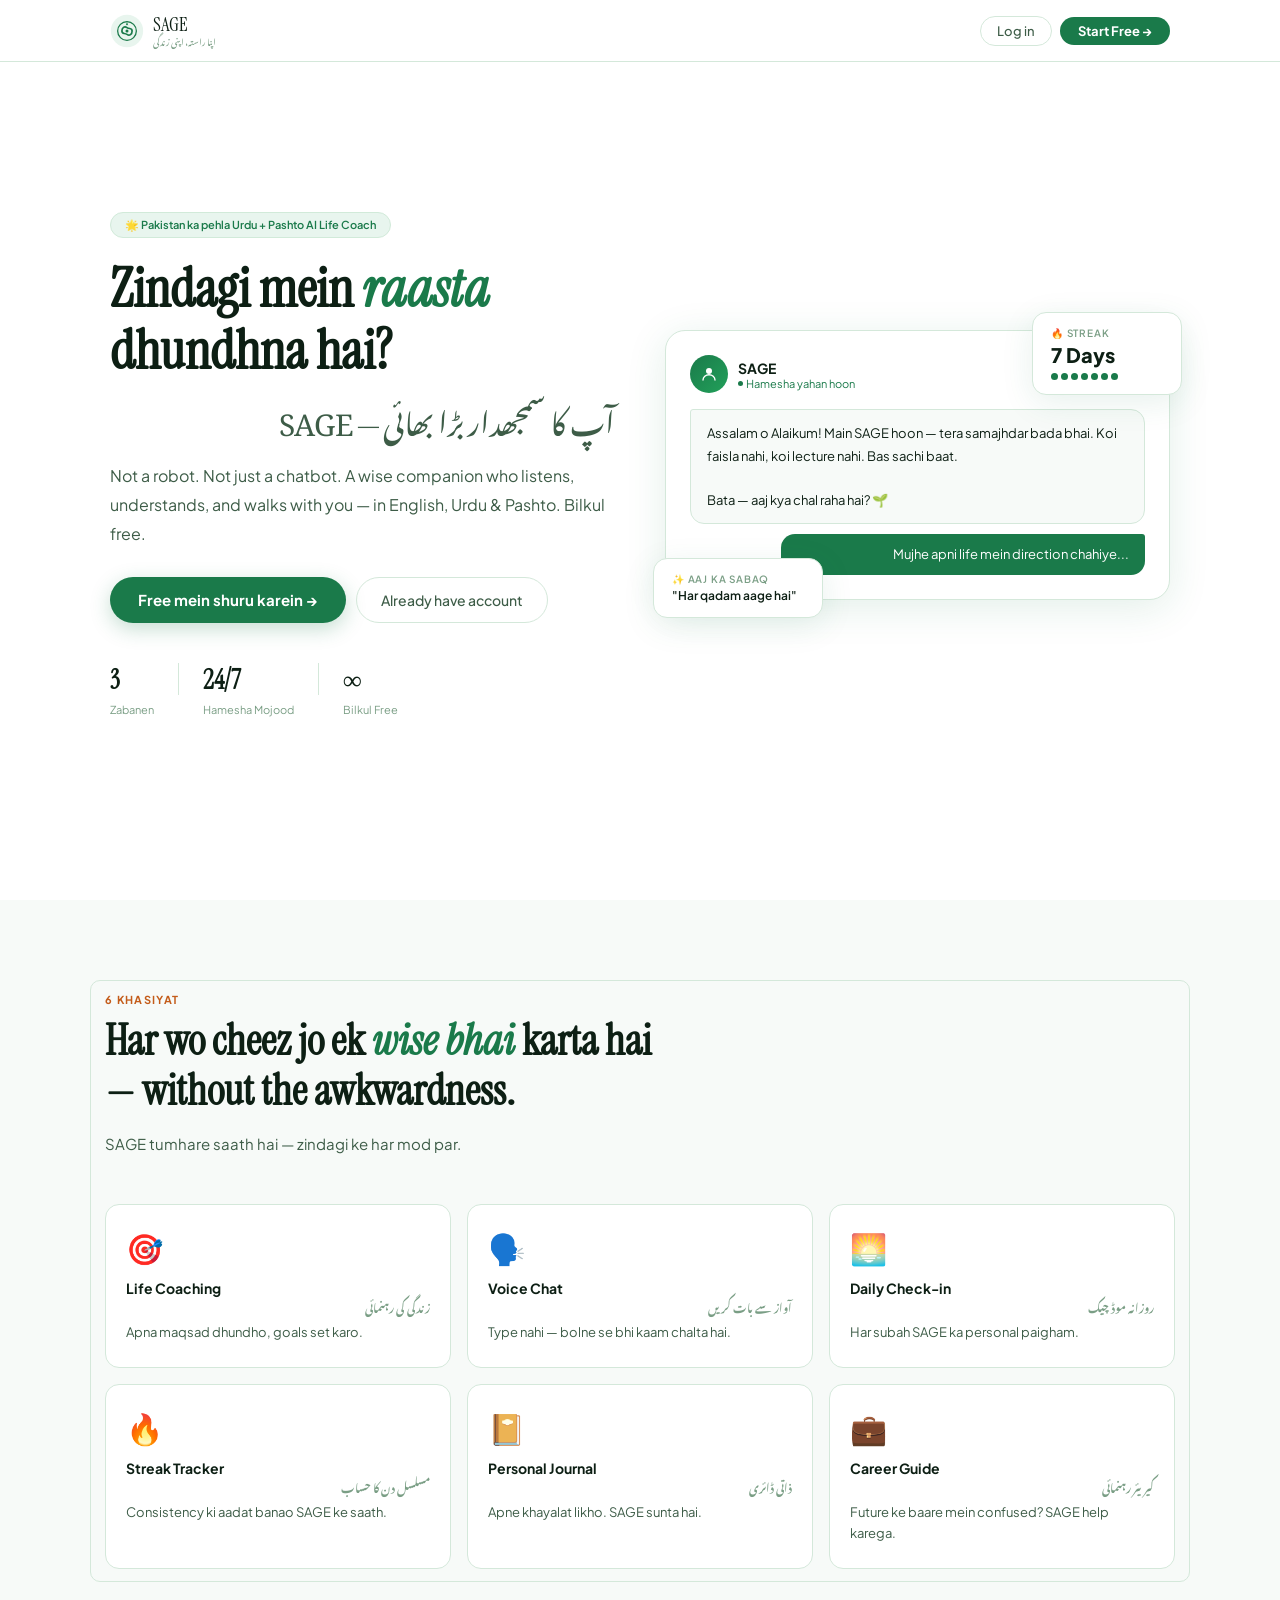
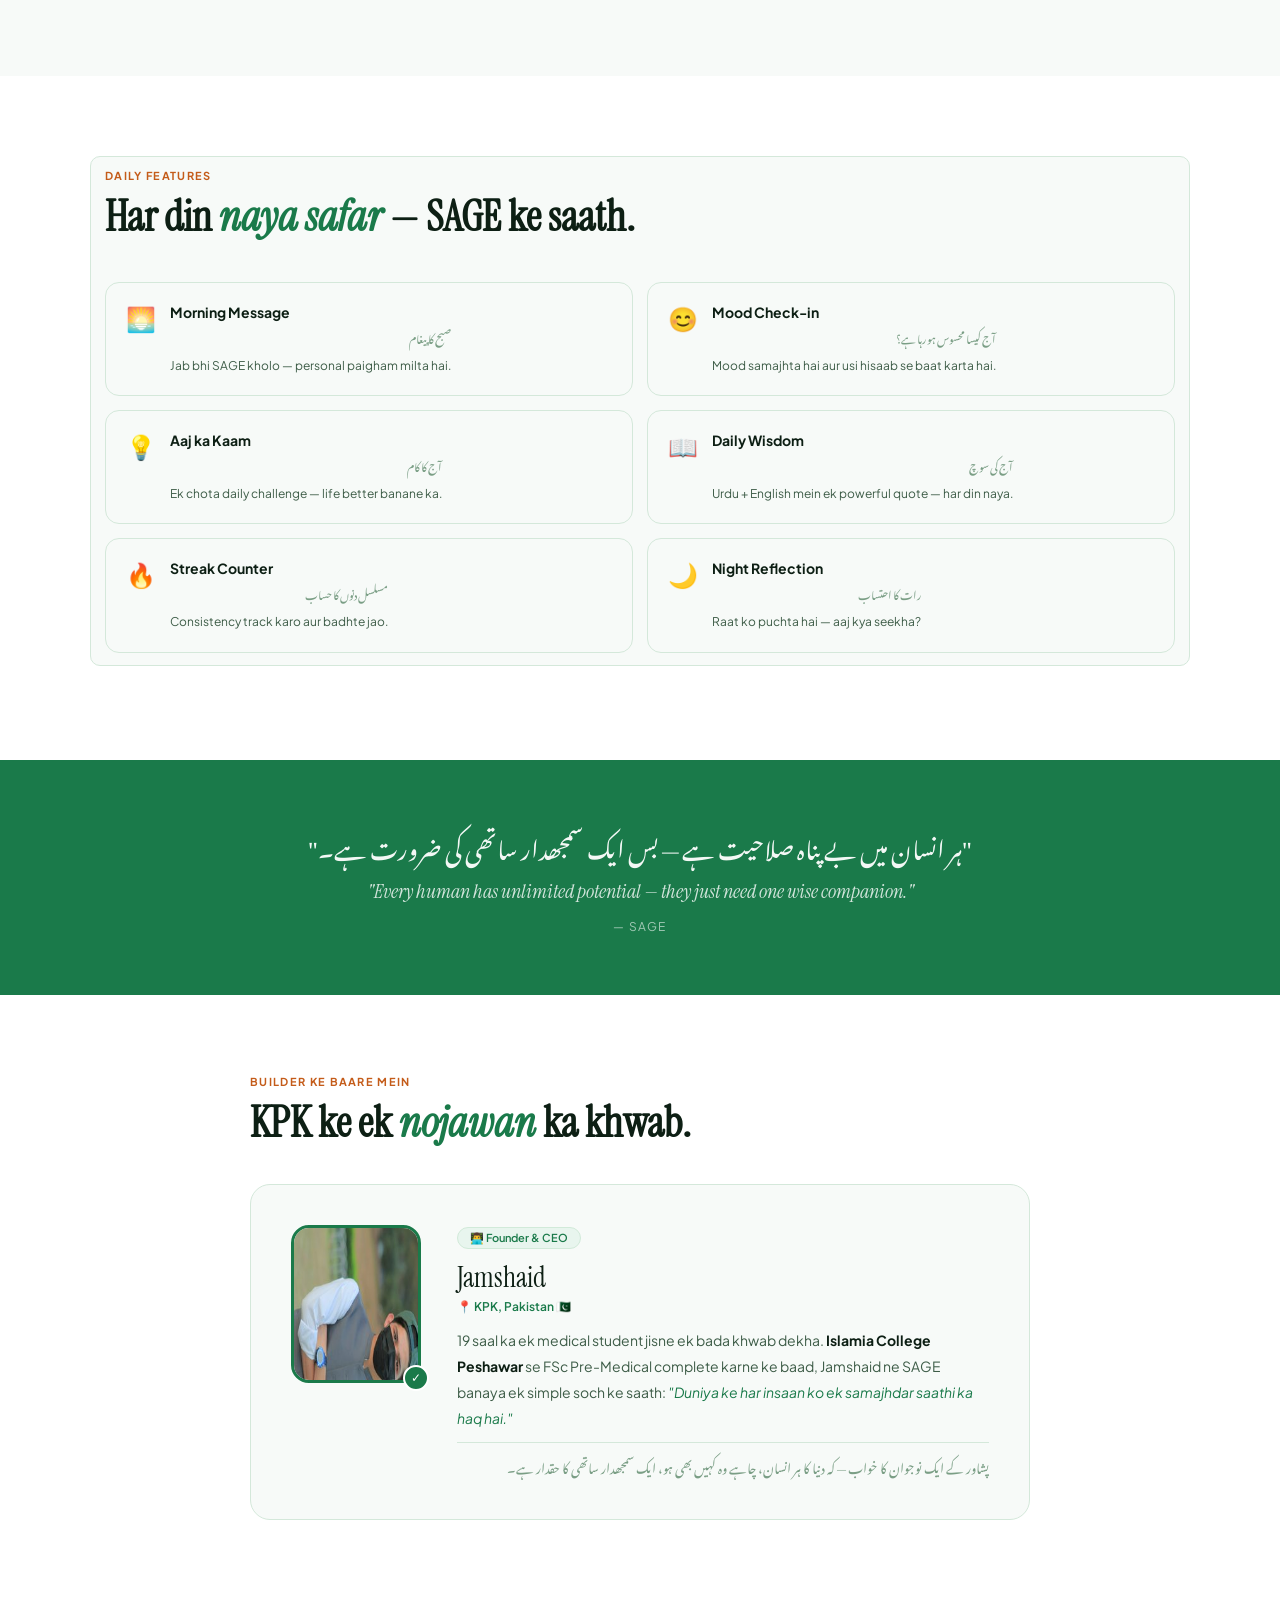
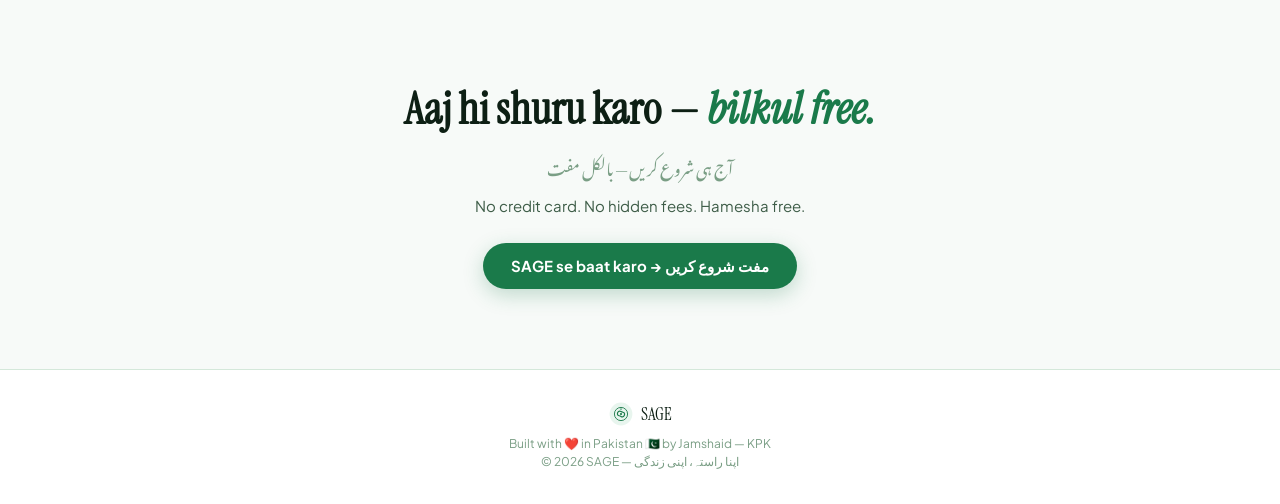
==== commit 7d131ef5: "Add files via upload" ====
--- a/index.html
+++ b/index.html
@@ -2,197 +2,769 @@
 <html lang="en">
 <head>
 <meta charset="UTF-8"/>
-<meta name="viewport" content="width=device-width, initial-scale=1.0"/>
+<meta name="viewport" content="width=device-width,initial-scale=1.0"/>
 <title>SAGE — Apna Raasta, Apni Zindagi</title>
-<meta name="description" content="SAGE — Your AI life companion. A wise guide for purpose, direction and clarity. English, Urdu & Pashto."/>
-<link rel="preconnect" href="https://fonts.googleapis.com"/>
-<link href="https://fonts.googleapis.com/css2?family=Playfair+Display:ital,wght@0,400;0,700;1,400&family=Nunito:wght@300;400;600;700&display=swap" rel="stylesheet"/>
-<link rel="stylesheet" href="style.css"/>
+<link href="https://fonts.googleapis.com/css2?family=Instrument+Serif:ital@0;1&family=Plus+Jakarta+Sans:wght@400;500;600;700;800&family=Noto+Nastaliq+Urdu:wght@400;700&display=swap" rel="stylesheet"/>
+<style>
+*,*::before,*::after{box-sizing:border-box;margin:0;padding:0}
+:root{--g:#1a7a4a;--gl:#22a05a;--gp:#e8f5ee;--gp2:#d1ead9;--or:#c45c1a;--bg:#fff;--bg2:#f7faf8;--tx:#0d1f14;--tx2:#3d5c47;--tx3:#7a9e85;--bd:#d4e8da;--fd:'Instrument Serif',serif;--fb:'Plus Jakarta Sans',sans-serif;--fu:'Noto Nastaliq Urdu',serif}
+html{scroll-behavior:smooth}
+body{font-family:var(--fb);background:var(--bg);color:var(--tx);overflow-x:hidden}
+/* NAV */
+nav{position:fixed;top:0;left:0;right:0;z-index:100;background:rgba(255,255,255,.96);backdrop-filter:blur(16px);border-bottom:1px solid var(--bd);height:62px}
+.nav-in{max-width:1100px;margin:0 auto;padding:0 20px;height:100%;display:flex;align-items:center;justify-content:space-between}
+.logo{display:flex;align-items:center;gap:9px;text-decoration:none;cursor:pointer}
+.logo-svg{width:34px;height:34px;flex-shrink:0}
+.logo-t{display:flex;flex-direction:column;line-height:1.1}
+.logo-n{font-family:var(--fd);font-size:19px;color:var(--tx)}
+.logo-s{font-size:9px;color:var(--tx3);font-family:var(--fu)}
+.nav-r{display:flex;align-items:center;gap:8px}
+.nb{padding:6px 16px;border:1.5px solid var(--bd);border-radius:30px;color:var(--tx2);font-size:13px;font-weight:500;background:none;cursor:pointer;font-family:var(--fb);transition:all .2s}
+.nb:hover{border-color:var(--g);color:var(--g)}
+.ng{padding:6px 18px;background:var(--g);border:none;border-radius:30px;color:#fff;font-size:13px;font-weight:700;cursor:pointer;font-family:var(--fb);transition:all .2s}
+.ng:hover{background:var(--gl);transform:translateY(-1px)}
+/* PAGES */
+.pg{display:none}.pg.on{display:block}
+/* LANDING */
+.hero{max-width:1100px;margin:0 auto;padding:90px 20px 60px;display:grid;grid-template-columns:1fr 1fr;gap:50px;align-items:center;min-height:100vh}
+.badge{display:inline-flex;align-items:center;background:var(--gp);border:1px solid var(--gp2);border-radius:30px;padding:5px 14px;font-size:11px;color:var(--g);font-weight:600;margin-bottom:20px}
+.h1{font-family:var(--fd);font-size:clamp(32px,5vw,54px);color:var(--tx);line-height:1.15;margin-bottom:8px}
+.h1 em{color:var(--g);font-style:italic}
+.h1-ur{font-family:var(--fu);font-size:clamp(18px,3vw,30px);color:var(--tx2);direction:rtl;text-align:right;line-height:1.8;margin-bottom:18px;display:block}
+.hdesc{font-size:16px;color:var(--tx2);line-height:1.8;margin-bottom:28px}
+.hbtns{display:flex;gap:10px;flex-wrap:wrap;margin-bottom:40px}
+.gbtn{padding:13px 28px;background:var(--g);border:none;border-radius:50px;color:#fff;font-size:15px;font-weight:700;cursor:pointer;font-family:var(--fb);transition:all .25s;box-shadow:0 6px 20px rgba(26,122,74,.25)}
+.gbtn:hover{background:var(--gl);transform:translateY(-2px)}
+.obtn{padding:13px 24px;border:1.5px solid var(--bd);border-radius:50px;color:var(--tx2);font-size:14px;font-weight:500;cursor:pointer;font-family:var(--fb);background:none;transition:all .2s}
+.obtn:hover{border-color:var(--g);color:var(--g)}
+.hstats{display:flex;gap:24px}
+.hs{text-align:left}
+.hs-n{display:block;font-family:var(--fd);font-size:26px;color:var(--tx);font-weight:700}
+.hs-l{font-size:11px;color:var(--tx3)}
+.hs-div{width:1px;height:32px;background:var(--bd)}
+/* HERO RIGHT */
+.hr{position:relative}
+.fc{background:#fff;border:1.5px solid var(--bd);border-radius:14px;padding:14px 18px;box-shadow:0 8px 32px rgba(26,122,74,.1);position:absolute;z-index:3}
+.fc1{top:-18px;right:-12px;min-width:150px}
+.fc2{bottom:-18px;left:-12px;min-width:170px}
+.fc-l{font-size:10px;color:var(--tx3);font-weight:600;text-transform:uppercase;letter-spacing:.08em;margin-bottom:3px}
+.fc-v{font-size:20px;font-weight:800;color:var(--tx)}
+.fc-q{font-size:12px;color:var(--tx);font-weight:600;margin-top:3px}
+.sdots{display:flex;gap:3px;margin-top:6px}
+.sd{width:7px;height:7px;border-radius:50%;background:var(--g)}
+.chat-card{background:#fff;border:1.5px solid var(--bd);border-radius:20px;padding:24px;box-shadow:0 8px 40px rgba(26,122,74,.12);position:relative;z-index:2}
+.cc-head{display:flex;align-items:center;gap:10px;margin-bottom:16px}
+.cc-av{width:38px;height:38px;background:linear-gradient(135deg,var(--g),var(--gl));border-radius:50%;display:flex;align-items:center;justify-content:center}
+.cc-n{font-weight:700;font-size:14px;color:var(--tx)}
+.cc-s{font-size:11px;color:var(--g);display:flex;align-items:center;gap:3px}
+.dot{width:5px;height:5px;background:var(--g);border-radius:50%;animation:blink 2s infinite;display:inline-block}
+@keyframes blink{0%,100%{opacity:1}50%{opacity:.3}}
+.bs{background:var(--bg2);border:1px solid var(--bd);border-radius:14px;border-top-left-radius:3px;padding:12px 16px;font-size:13px;color:var(--tx);line-height:1.7;margin-bottom:10px}
+.bu{background:var(--g);color:#fff;border-radius:14px;border-top-right-radius:3px;padding:10px 16px;font-size:13px;line-height:1.6;margin-left:auto;max-width:80%;text-align:right}
+/* FEATURES */
+.fsec{background:var(--bg2);padding:80px 20px}
+.fi{max-width:1100px;margin:0 auto}
+.ey{font-size:11px;font-weight:700;text-transform:uppercase;letter-spacing:.12em;color:var(--or);margin-bottom:10px}
+.sh2{font-family:var(--fd);font-size:clamp(24px,4vw,42px);color:var(--tx);margin-bottom:14px;line-height:1.2}
+.sh2 em{color:var(--g);font-style:italic}
+.ssub{font-size:15px;color:var(--tx2);margin-bottom:48px;max-width:500px;line-height:1.7}
+.fgrid{display:grid;grid-template-columns:repeat(3,1fr);gap:16px}
+.fc-card{background:#fff;border:1.5px solid var(--bd);border-radius:14px;padding:24px 20px;transition:all .25s;cursor:pointer;position:relative;overflow:hidden}
+.fc-card::before{content:'';position:absolute;top:0;left:0;right:0;height:3px;background:linear-gradient(90deg,var(--g),var(--gl));transform:scaleX(0);transform-origin:left;transition:transform .3s}
+.fc-card:hover{border-color:var(--g);transform:translateY(-3px);box-shadow:0 8px 32px rgba(26,122,74,.1)}
+.fc-card:hover::before{transform:scaleX(1)}
+.fi-ico{font-size:30px;margin-bottom:12px;display:block}
+.fi-t{font-size:14px;font-weight:700;color:var(--tx);margin-bottom:6px;line-height:1.4}
+.fi-ur{font-family:var(--fu);font-size:11px;color:var(--tx3);display:block;direction:rtl}
+.fi-d{font-size:13px;color:var(--tx2);line-height:1.6;margin-top:8px}
+.fi-arr{position:absolute;bottom:16px;right:16px;color:var(--g);font-size:16px;opacity:0;transition:all .2s}
+.fc-card:hover .fi-arr{opacity:1;transform:translateX(3px)}
+/* DAILY */
+.dsec{padding:80px 20px}
+.dgrid{display:grid;grid-template-columns:1fr 1fr;gap:14px;margin-top:40px}
+.dc{background:var(--bg2);border:1.5px solid var(--bd);border-radius:14px;padding:20px;display:flex;gap:14px;align-items:flex-start;transition:all .2s}
+.dc:hover{border-color:var(--g)}
+.di{font-size:24px;flex-shrink:0}
+.dt{font-size:14px;font-weight:700;color:var(--tx);margin-bottom:2px}
+.dur{font-family:var(--fu);font-size:11px;color:var(--tx3);direction:rtl;display:block;margin-bottom:5px}
+.dd{font-size:12px;color:var(--tx2);line-height:1.6}
+/* QUOTE */
+.qbar{background:var(--g);padding:60px 20px;text-align:center;color:#fff}
+.qu{font-family:var(--fu);font-size:clamp(14px,2.5vw,24px);line-height:2;direction:rtl;opacity:.95;margin-bottom:10px}
+.qe{font-family:var(--fd);font-size:clamp(13px,2vw,20px);font-style:italic;opacity:.8;margin-bottom:10px}
+.qby{font-size:12px;opacity:.6;letter-spacing:.1em}
+/* FOUNDER */
+.foundersec{padding:80px 20px;max-width:820px;margin:0 auto}
+.founder-card{background:var(--bg2);border:1.5px solid var(--bd);border-radius:20px;padding:40px;display:grid;grid-template-columns:auto 1fr;gap:36px;align-items:start}
+.fimg{width:130px;height:158px;object-fit:cover;object-position:top center;border-radius:18px;border:3px solid var(--g);display:block}
+.fcheck{position:absolute;bottom:-8px;right:-8px;background:var(--g);color:#fff;border-radius:50%;width:26px;height:26px;display:flex;align-items:center;justify-content:center;font-size:12px;border:2px solid #fff}
+.fwrap{position:relative;width:130px;flex-shrink:0}
+.fbadge{display:inline-flex;background:var(--gp);border:1px solid var(--gp2);border-radius:20px;padding:3px 12px;font-size:11px;color:var(--g);font-weight:600;margin-bottom:10px}
+.fname{font-family:var(--fd);font-size:28px;color:var(--tx);margin-bottom:3px}
+.floc{font-size:12px;color:var(--g);font-weight:600;margin-bottom:14px}
+.fbio{font-size:14px;color:var(--tx2);line-height:1.85;margin-bottom:10px}
+.fbio strong{color:var(--tx)}
+.fbio em{color:var(--g)}
+.fbio-ur{font-family:var(--fu);font-size:13px;color:var(--tx3);line-height:2;direction:rtl;border-top:1px solid var(--bd);padding-top:10px}
+/* CTA */
+.ctasec{background:var(--bg2);padding:80px 20px;text-align:center}
+.ctasec h2{font-family:var(--fd);font-size:clamp(24px,4vw,44px);color:var(--tx);margin-bottom:8px}
+.ctasec h2 em{color:var(--g);font-style:italic}
+.cta-ur{font-family:var(--fu);font-size:16px;color:var(--tx3);direction:rtl;display:block;margin-bottom:10px}
+.cta-sub{font-size:15px;color:var(--tx2);margin-bottom:28px}
+footer{padding:32px 20px;border-top:1px solid var(--bd);text-align:center}
+.ft-row{display:flex;align-items:center;justify-content:center;gap:8px;margin-bottom:10px}
+.ft-n{font-family:var(--fd);font-size:17px;color:var(--tx)}
+footer p{font-size:12px;color:var(--tx3);margin-bottom:3px}
+/* AUTH */
+.auth-wrap{min-height:100vh;display:flex;align-items:center;justify-content:center;padding:70px 20px 20px;background:var(--bg2)}
+.auth-card{background:#fff;border:1.5px solid var(--bd);border-radius:20px;padding:40px 36px;width:100%;max-width:420px;box-shadow:0 2px 20px rgba(26,122,74,.08)}
+.auth-logo{display:flex;justify-content:center;margin-bottom:24px}
+.auth-h{font-family:var(--fd);font-size:24px;color:var(--tx);text-align:center;margin-bottom:3px}
+.auth-sub{font-size:13px;color:var(--tx2);text-align:center;margin-bottom:4px}
+.auth-ur{font-family:var(--fu);font-size:12px;color:var(--tx3);direction:rtl;text-align:center;display:block;margin-bottom:24px}
+.ferr{background:#fff0f0;border:1px solid #ffb3b3;color:#c0392b;border-radius:10px;padding:10px 14px;font-size:13px;margin-bottom:14px;display:none}
+.fok{background:var(--gp);border:1px solid var(--gp2);color:var(--g);border-radius:10px;padding:10px 14px;font-size:13px;margin-bottom:14px;display:none}
+.fl{display:block;font-size:12px;color:var(--tx2);margin-bottom:5px;font-weight:500}
+.fi{width:100%;padding:12px 14px;background:var(--bg2);border:1.5px solid var(--bd);border-radius:10px;color:var(--tx);font-size:14px;font-family:var(--fb);outline:none;transition:border-color .2s;margin-bottom:14px}
+.fi:focus{border-color:var(--g)}
+.fi::placeholder{color:var(--tx3)}
+.fbtn{width:100%;padding:13px;background:var(--g);border:none;border-radius:10px;color:#fff;font-size:15px;font-weight:700;font-family:var(--fb);cursor:pointer;transition:all .2s;margin-top:2px}
+.fbtn:hover{background:var(--gl);transform:translateY(-1px)}
+.aswitch{text-align:center;margin-top:18px;font-size:13px;color:var(--tx2)}
+.aswitch a{color:var(--g);text-decoration:none;font-weight:600}
+/* APP */
+.app-wrap{display:grid;grid-template-columns:268px 1fr;height:100vh;padding-top:62px}
+.sb{background:var(--bg2);border-right:1px solid var(--bd);display:flex;flex-direction:column;overflow:hidden}
+.sb-head{padding:18px 16px;border-bottom:1px solid var(--bd)}
+.sb-gr{font-size:11px;color:var(--tx3);margin-bottom:2px}
+.sb-nm{font-family:var(--fd);font-size:19px;color:var(--tx)}
+.sb-s{padding:12px 16px;border-bottom:1px solid var(--bd)}
+.sb-l{font-size:10px;font-weight:700;text-transform:uppercase;letter-spacing:.08em;color:var(--tx3);margin-bottom:8px}
+.mood-row{display:flex;gap:5px}
+.mb{flex:1;background:#fff;border:1.5px solid var(--bd);border-radius:9px;padding:6px 2px;font-size:16px;cursor:pointer;transition:all .2s;text-align:center}
+.mb:hover,.mb.on{border-color:var(--g);background:var(--gp);transform:scale(1.08)}
+.ml{display:block;font-size:7px;color:var(--tx3);margin-top:1px;font-family:var(--fu)}
+.wbox{background:linear-gradient(135deg,var(--gp),#fff);border-radius:10px;padding:10px 12px}
+.wq{font-family:var(--fu);font-size:11px;color:var(--tx2);line-height:1.7;direction:rtl}
+.sb-topics{padding:12px 16px;flex:1;overflow-y:auto}
+.tb{display:flex;align-items:center;gap:7px;width:100%;background:none;border:1px solid transparent;border-radius:9px;padding:8px 10px;color:var(--tx2);font-size:12px;font-family:var(--fb);cursor:pointer;transition:all .2s;text-align:left;margin-bottom:2px}
+.tb:hover{background:#fff;border-color:var(--bd);color:var(--tx)}
+.sb-goals{padding:12px 16px;border-top:1px solid var(--bd)}
+.gh{display:flex;justify-content:space-between;align-items:center;margin-bottom:7px}
+.ge{background:none;border:none;color:var(--g);font-size:11px;cursor:pointer;font-family:var(--fb);font-weight:600}
+.gr{display:flex;align-items:center;gap:5px;margin-bottom:5px}
+.gd{width:4px;height:4px;background:var(--g);border-radius:50%;flex-shrink:0}
+.gt{font-size:11px;color:var(--tx2);white-space:nowrap;overflow:hidden;text-overflow:ellipsis}
+.sb-bot{padding:12px 16px;border-top:1px solid var(--bd);display:flex;justify-content:space-between;align-items:center}
+.stbadge{font-size:11px;color:var(--tx3)}
+.stn{color:var(--g);font-weight:700}
+.lob{background:none;border:1px solid var(--bd);border-radius:20px;padding:4px 12px;color:var(--tx3);font-size:11px;font-family:var(--fb);cursor:pointer;transition:all .2s}
+.lob:hover{border-color:#e74c3c;color:#e74c3c}
+/* CHAT */
+.ca{display:flex;flex-direction:column;overflow:hidden;background:var(--bg)}
+.ct{padding:12px 24px;border-bottom:1px solid var(--bd);display:flex;align-items:center;justify-content:space-between;background:#fff}
+.ctl{display:flex;align-items:center;gap:10px}
+.cav{width:40px;height:40px;background:linear-gradient(135deg,var(--g),var(--gl));border-radius:50%;display:flex;align-items:center;justify-content:center;box-shadow:0 0 12px rgba(26,122,74,.2)}
+.ctn{font-size:14px;font-weight:700;color:var(--tx)}
+.cts{font-size:11px;color:var(--g);display:flex;align-items:center;gap:3px}
+.vt{display:flex;align-items:center;gap:5px;background:var(--bg2);border:1.5px solid var(--bd);border-radius:20px;padding:6px 14px;cursor:pointer;font-size:12px;color:var(--tx2);font-family:var(--fb);transition:all .2s}
+.vt:hover{border-color:var(--g)}
+.vt.on{border-color:var(--g);color:var(--g);background:var(--gp)}
+.lsw{display:flex;gap:2px;background:var(--bg2);border:1px solid var(--bd);border-radius:20px;padding:2px}
+.lb{background:none;border:none;color:var(--tx2);font-size:11px;font-family:var(--fb);padding:3px 8px;border-radius:16px;cursor:pointer;transition:all .2s}
+.lb.on{background:var(--g);color:#fff;font-weight:700}
+.dc-bar{background:linear-gradient(135deg,var(--gp),#fff);border:1.5px solid var(--gp2);border-radius:12px;padding:12px 16px;margin:10px 24px 0}
+.dc-l{font-size:10px;font-weight:700;text-transform:uppercase;letter-spacing:.08em;color:var(--g);margin-bottom:3px}
+.dc-t{font-size:13px;color:var(--tx);font-weight:600}
+.dc-u{font-family:var(--fu);font-size:11px;color:var(--tx3);direction:rtl;display:block;margin-top:2px}
+.msgs{flex:1;overflow-y:auto;padding:24px 32px;display:flex;flex-direction:column;gap:18px}
+.msgs::-webkit-scrollbar{width:3px}
+.msgs::-webkit-scrollbar-thumb{background:var(--bd);border-radius:3px}
+.msg{display:flex;gap:10px;align-items:flex-start;animation:fup .3s ease;max-width:700px}
+@keyframes fup{from{opacity:0;transform:translateY(8px)}to{opacity:1;transform:translateY(0)}}
+.msg.u{flex-direction:row-reverse;align-self:flex-end}
+.mav{width:34px;height:34px;border-radius:50%;flex-shrink:0;display:flex;align-items:center;justify-content:center;font-size:13px;font-weight:700}
+.mav.s{background:linear-gradient(135deg,var(--g),var(--gl));color:#fff;font-family:var(--fd);font-size:15px;box-shadow:0 0 8px rgba(26,122,74,.2)}
+.mav.u{background:var(--bg2);color:var(--tx2);border:1px solid var(--bd)}
+.mb2{padding:13px 17px;border-radius:17px;font-size:14px;line-height:1.75;white-space:pre-wrap;max-width:560px}
+.msg.s .mb2{background:#fff;color:var(--tx);border-top-left-radius:3px;border:1.5px solid var(--bd)}
+.msg.u .mb2{background:var(--g);color:#fff;border-top-right-radius:3px;font-weight:500}
+.tbub{background:#fff;border:1.5px solid var(--bd);border-radius:17px;border-top-left-radius:3px;padding:14px 18px;display:flex;gap:5px;align-items:center}
+.tbub span{width:6px;height:6px;background:var(--tx3);border-radius:50%;animation:bounce 1.2s infinite}
+.tbub span:nth-child(2){animation-delay:.2s}.tbub span:nth-child(3){animation-delay:.4s}
+@keyframes bounce{0%,60%,100%{transform:translateY(0)}30%{transform:translateY(-5px)}}
+.qrs{display:flex;flex-wrap:wrap;gap:6px;margin-top:8px}
+.qr{background:none;border:1.5px solid var(--gp2);color:var(--g);border-radius:20px;padding:6px 14px;font-size:12px;font-family:var(--fb);cursor:pointer;transition:all .2s}
+.qr:hover{background:var(--gp)}
+.vbar{display:none;align-items:center;justify-content:center;gap:8px;padding:12px;background:var(--gp);border-top:1px solid var(--gp2);color:var(--g);font-size:13px}
+.vbar.show{display:flex}
+.vwaves{display:flex;gap:3px;align-items:center}
+.vw{width:3px;background:var(--g);border-radius:3px;animation:wave .8s ease-in-out infinite}
+.vw:nth-child(1){height:8px}.vw:nth-child(2){height:18px;animation-delay:.1s}.vw:nth-child(3){height:12px;animation-delay:.2s}.vw:nth-child(4){height:22px;animation-delay:.3s}.vw:nth-child(5){height:10px;animation-delay:.4s}
+@keyframes wave{0%,100%{transform:scaleY(.6)}50%{transform:scaleY(1)}}
+.vstop{background:none;border:1px solid #e74c3c;color:#e74c3c;border-radius:20px;padding:3px 12px;cursor:pointer;font-family:var(--fb);font-size:11px}
+.inp-area{padding:12px 32px 16px;border-top:1px solid var(--bd);background:#fff}
+.inp-row{display:flex;gap:8px;align-items:flex-end}
+.inp-box{flex:1;display:flex;align-items:flex-end;gap:7px;background:var(--bg2);border:1.5px solid var(--bd);border-radius:22px;padding:9px 12px 9px 16px;transition:border-color .2s}
+.inp-box:focus-within{border-color:var(--g)}
+.inp-box textarea{flex:1;background:none;border:none;outline:none;color:var(--tx);font-size:14px;font-family:var(--fb);resize:none;line-height:1.6;max-height:90px}
+.inp-box textarea::placeholder{color:var(--tx3)}
+.mic{width:34px;height:34px;background:#fff;border:1.5px solid var(--bd);border-radius:50%;cursor:pointer;display:flex;align-items:center;justify-content:center;font-size:15px;transition:all .2s;flex-shrink:0}
+.mic:hover{border-color:var(--g);background:var(--gp)}
+.mic.on{background:rgba(220,50,50,.1);border-color:#e74c3c;animation:pm 1s infinite}
+@keyframes pm{0%,100%{box-shadow:0 0 0 0 rgba(220,50,50,.3)}50%{box-shadow:0 0 0 7px rgba(220,50,50,0)}}
+.sndbtn{width:44px;height:44px;background:var(--g);border:none;border-radius:50%;cursor:pointer;display:flex;align-items:center;justify-content:center;flex-shrink:0;transition:all .2s;box-shadow:0 4px 12px rgba(26,122,74,.25)}
+.sndbtn:hover{background:var(--gl);transform:scale(1.06)}
+.sndbtn:disabled{opacity:.5;cursor:not-allowed;transform:none}
+.disc{font-size:10px;color:var(--tx3);text-align:center;margin-top:7px}
+.wlcs{flex:1;display:flex;flex-direction:column;align-items:center;justify-content:center;padding:32px;text-align:center}
+.wlc-av{width:66px;height:66px;background:linear-gradient(135deg,var(--g),var(--gl));border-radius:50%;display:flex;align-items:center;justify-content:center;margin:0 auto 18px;box-shadow:0 0 24px rgba(26,122,74,.2)}
+.wlc-h{font-family:var(--fd);font-size:24px;color:var(--tx);margin-bottom:5px}
+.wlc-sub{font-size:14px;color:var(--tx2);margin-bottom:24px;max-width:360px;line-height:1.7}
+.wlc-chips{display:flex;flex-wrap:wrap;gap:7px;justify-content:center}
+.wchip{background:var(--bg2);border:1.5px solid var(--bd);color:var(--tx2);border-radius:22px;padding:8px 18px;font-size:13px;font-family:var(--fb);cursor:pointer;transition:all .2s}
+.wchip:hover{background:var(--gp);color:var(--g);border-color:var(--gp2)}
+/* JOURNAL MODAL */
+.jov{display:none;position:fixed;inset:0;background:rgba(0,0,0,.4);z-index:200;align-items:center;justify-content:center}
+.jov.open{display:flex}
+.jmod{background:#fff;border-radius:20px;padding:32px;width:100%;max-width:480px;max-height:80vh;overflow-y:auto}
+.jh{font-family:var(--fd);font-size:20px;color:var(--tx);margin-bottom:5px}
+.jc{float:right;background:none;border:none;color:var(--tx3);font-size:18px;cursor:pointer}
+.jta{width:100%;min-height:120px;padding:12px 14px;background:var(--bg2);border:1.5px solid var(--bd);border-radius:12px;color:var(--tx);font-size:14px;font-family:var(--fb);outline:none;resize:vertical;margin-bottom:12px}
+.jta:focus{border-color:var(--g)}
+.je{background:var(--bg2);border:1px solid var(--bd);border-radius:10px;padding:12px;margin-bottom:8px}
+.je-d{font-size:10px;color:var(--tx3);margin-bottom:5px}
+.je-t{font-size:13px;color:var(--tx);line-height:1.7}
+/* GOALS MODAL */
+.gov{display:none;position:fixed;inset:0;background:rgba(0,0,0,.4);z-index:200;align-items:center;justify-content:center}
+.gov.open{display:flex}
+.gmod{background:#fff;border-radius:20px;padding:32px;width:100%;max-width:420px}
+.gmh{font-family:var(--fd);font-size:20px;color:var(--tx);margin-bottom:5px}
+.gmc{float:right;background:none;border:none;color:var(--tx3);font-size:18px;cursor:pointer}
+@media(max-width:768px){.hero{grid-template-columns:1fr;padding-top:80px;min-height:auto}.hr{display:none}.fgrid{grid-template-columns:1fr}.dgrid{grid-template-columns:1fr}.founder-card{grid-template-columns:1fr;gap:20px;padding:24px}.app-wrap{grid-template-columns:1fr}.sb{display:none}.msgs{padding:12px}.inp-area{padding:8px 12px 12px}.ct{padding:8px 12px}.dc-bar{margin:8px 12px 0}}
+</style>
 </head>
 <body>
 
-<!-- PARTICLES BACKGROUND -->
-<canvas id="particles"></canvas>
-
 <!-- NAV -->
-<nav class="nav">
-  <div class="nav-inner">
-    <div class="logo">
-      <div class="logo-orb">S</div>
-      <div class="logo-text">
-        <span class="logo-name">SAGE</span>
-        <span class="logo-sub">اپنا راستہ، اپنی زندگی</span>
-      </div>
-    </div>
-    <div class="nav-actions">
-      <a href="login.html" class="btn-ghost">Login / لاگ ان</a>
-      <a href="signup.html" class="btn-primary">Sign Up / سائن اپ</a>
+<nav>
+  <div class="nav-in">
+    <div class="logo" onclick="showLanding()">
+      <svg class="logo-svg" viewBox="0 0 40 40" fill="none"><circle cx="20" cy="20" r="19" fill="#e8f5ee"/><circle cx="20" cy="20" r="11" stroke="#1a7a4a" stroke-width="1.5" fill="none"/><path d="M14 20 C14 16 17 14 20 16 C23 18 26 16 26 20 C26 24 23 26 20 24 C17 22 14 24 14 20Z" stroke="#1a7a4a" stroke-width="2" fill="none" stroke-linecap="round"/><path d="M20 9 L21.4 13.5 L20 12.5 L18.6 13.5 Z" fill="#1a7a4a"/><circle cx="20" cy="20" r="1.8" fill="#1a7a4a"/></svg>
+      <div class="logo-t"><span class="logo-n">SAGE</span><span class="logo-s">اپنا راستہ، اپنی زندگی</span></div>
+    </div>
+    <div class="nav-r" id="nav-r">
+      <button class="nb" onclick="showLogin()">Log in</button>
+      <button class="ng" onclick="showSignup()">Start Free →</button>
     </div>
   </div>
 </nav>
 
-<!-- HERO -->
+<!-- LANDING PAGE -->
+<div class="pg on" id="pg-land">
 <section class="hero">
-  <div class="hero-badge">🌟 دنیا کا پہلا اردو + پشتو AI Life Coach</div>
-  <h1 class="hero-title">
-    Meet <em>SAGE</em><br/>
-    <span class="hero-urdu">آپ کا سمجھدار بڑا بھائی</span>
-  </h1>
-  <p class="hero-sub">Not a robot. Not a chatbot. A wise companion who listens, understands, and walks with you — in English, Urdu & Pashto.</p>
-  <div class="hero-btns">
-    <a href="signup.html" class="btn-hero">شروع کریں — It's Free ✨</a>
-    <a href="#features" class="btn-ghost-hero">مزید جانیں ↓</a>
+  <div>
+    <div class="badge">🌟 Pakistan ka pehla Urdu + Pashto AI Life Coach</div>
+    <h1 class="h1">Zindagi mein <em>raasta</em><br/>dhundhna hai?</h1>
+    <span class="h1-ur">آپ کا سمجھدار بڑا بھائی — SAGE</span>
+    <p class="hdesc">Not a robot. Not just a chatbot. A wise companion who listens, understands, and walks with you — in English, Urdu & Pashto. Bilkul free.</p>
+    <div class="hbtns">
+      <button class="gbtn" onclick="showSignup()">Free mein shuru karein →</button>
+      <button class="obtn" onclick="showLogin()">Already have account</button>
+    </div>
+    <div class="hstats">
+      <div class="hs"><span class="hs-n">3</span><span class="hs-l">Zabanen</span></div>
+      <div class="hs-div"></div>
+      <div class="hs"><span class="hs-n">24/7</span><span class="hs-l">Hamesha Mojood</span></div>
+      <div class="hs-div"></div>
+      <div class="hs"><span class="hs-n">∞</span><span class="hs-l">Bilkul Free</span></div>
+    </div>
   </div>
-  <div class="hero-stats">
-    <div class="stat"><span class="stat-n">3</span><span class="stat-l">Languages / زبانیں</span></div>
-    <div class="stat-div"></div>
-    <div class="stat"><span class="stat-n">24/7</span><span class="stat-l">Always Here / ہمیشہ موجود</span></div>
-    <div class="stat-div"></div>
-    <div class="stat"><span class="stat-n">∞</span><span class="stat-l">Free Forever / مفت</span></div>
+  <div class="hr">
+    <div class="fc fc1"><div class="fc-l">🔥 Streak</div><div class="fc-v">7 Days</div><div class="sdots"><span class="sd"></span><span class="sd"></span><span class="sd"></span><span class="sd"></span><span class="sd"></span><span class="sd"></span><span class="sd"></span></div></div>
+    <div class="chat-card">
+      <div class="cc-head"><div class="cc-av"><svg viewBox="0 0 24 24" fill="none" width="18" height="18"><circle cx="12" cy="8" r="4" fill="white"/><path d="M4 20c0-4 3.6-7 8-7s8 3 8 7" stroke="white" stroke-width="1.8" stroke-linecap="round"/></svg></div><div><div class="cc-n">SAGE</div><div class="cc-s"><span class="dot"></span>Hamesha yahan hoon</div></div></div>
+      <div class="bs">Assalam o Alaikum! Main SAGE hoon — tera samajhdar bada bhai. Koi faisla nahi, koi lecture nahi. Bas sachi baat.<br/><br/>Bata — aaj kya chal raha hai? 🌱</div>
+      <div class="bu">Mujhe apni life mein direction chahiye...</div>
+    </div>
+    <div class="fc fc2"><div class="fc-l">✨ Aaj ka Sabaq</div><div class="fc-q">"Har qadam aage hai"</div></div>
   </div>
 </section>
 
-<!-- SHORTCUTS -->
-<section class="shortcuts" id="features">
-  <div class="section-label">SAGE کیا کر سکتا ہے؟</div>
-  <h2 class="section-title">Everything You Need, <em>Right Here</em></h2>
-  <div class="cards-grid">
-
-    <div class="card" onclick="requireLogin()">
-      <div class="card-icon">🎯</div>
-      <h3>Life Coaching<br/><span>زندگی کی رہنمائی</span></h3>
-      <p>Find your purpose, set goals, and build the life you deserve. SAGE walks with you every step.</p>
-      <div class="card-arrow">→</div>
-    </div>
-
-    <div class="card" onclick="requireLogin()">
-      <div class="card-icon">🗣️</div>
-      <h3>Voice Chat<br/><span>آواز سے بات کریں</span></h3>
-      <p>Can't type? Just speak. SAGE listens and talks back in a real human voice — not a robot.</p>
-      <div class="card-arrow">→</div>
-    </div>
-
-    <div class="card" onclick="requireLogin()">
-      <div class="card-icon">🧠</div>
-      <h3>Mental Clarity<br/><span>ذہنی سکون</span></h3>
-      <p>Feeling overwhelmed or lost? SAGE helps you find clarity and peace — without judgment.</p>
-      <div class="card-arrow">→</div>
-    </div>
-
-    <div class="card" onclick="requireLogin()">
-      <div class="card-icon">🌱</div>
-      <h3>Daily Growth<br/><span>روزانہ ترقی</span></h3>
-      <p>Daily wisdom, mood check-ins, and goal tracking. Become 1% better every single day.</p>
-      <div class="card-arrow">→</div>
-    </div>
-
-    <div class="card" onclick="requireLogin()">
-      <div class="card-icon">💼</div>
-      <h3>Career Guide<br/><span>کیریئر رہنمائی</span></h3>
-      <p>Confused about your future? SAGE helps you find the right path for your talents and dreams.</p>
-      <div class="card-arrow">→</div>
-    </div>
-
-    <div class="card" onclick="requireLogin()">
-      <div class="card-icon">❤️</div>
-      <h3>Always Listening<br/><span>ہمیشہ سننے والا</span></h3>
-      <p>3am, no one to talk to? SAGE is always here. No judgment. No lectures. Just real talk.</p>
-      <div class="card-arrow">→</div>
-    </div>
-
+<section class="fsec">
+  <div class="fi">
+    <div class="ey">6 Khasiyat</div>
+    <h2 class="sh2">Har wo cheez jo ek <em>wise bhai</em> karta hai<br/>— without the awkwardness.</h2>
+    <p class="ssub">SAGE tumhare saath hai — zindagi ke har mod par.</p>
+    <div class="fgrid">
+      <div class="fc-card" onclick="showSignup()"><span class="fi-ico">🎯</span><div class="fi-t">Life Coaching<span class="fi-ur">زندگی کی رہنمائی</span></div><p class="fi-d">Apna maqsad dhundho, goals set karo.</p><span class="fi-arr">→</span></div>
+      <div class="fc-card" onclick="showSignup()"><span class="fi-ico">🗣️</span><div class="fi-t">Voice Chat<span class="fi-ur">آواز سے بات کریں</span></div><p class="fi-d">Type nahi — bolne se bhi kaam chalta hai.</p><span class="fi-arr">→</span></div>
+      <div class="fc-card" onclick="showSignup()"><span class="fi-ico">🌅</span><div class="fi-t">Daily Check-in<span class="fi-ur">روزانہ موڈ چیک</span></div><p class="fi-d">Har subah SAGE ka personal paigham.</p><span class="fi-arr">→</span></div>
+      <div class="fc-card" onclick="showSignup()"><span class="fi-ico">🔥</span><div class="fi-t">Streak Tracker<span class="fi-ur">مسلسل دن کا حساب</span></div><p class="fi-d">Consistency ki aadat banao SAGE ke saath.</p><span class="fi-arr">→</span></div>
+      <div class="fc-card" onclick="showSignup()"><span class="fi-ico">📔</span><div class="fi-t">Personal Journal<span class="fi-ur">ذاتی ڈائری</span></div><p class="fi-d">Apne khayalat likho. SAGE sunta hai.</p><span class="fi-arr">→</span></div>
+      <div class="fc-card" onclick="showSignup()"><span class="fi-ico">💼</span><div class="fi-t">Career Guide<span class="fi-ur">کیریئر رہنمائی</span></div><p class="fi-d">Future ke baare mein confused? SAGE help karega.</p><span class="fi-arr">→</span></div>
+    </div>
   </div>
 </section>
 
-<!-- HOW IT WORKS -->
-<section class="how-it-works">
-  <div class="section-label">یہ کیسے کام کرتا ہے؟</div>
-  <h2 class="section-title">Simple as <em>Talking to a Friend</em></h2>
-  <div class="steps">
-    <div class="step">
-      <div class="step-num">01</div>
-      <h3>Sign Up Free<br/><span>مفت رجسٹر کریں</span></h3>
-      <p>Create your account in 30 seconds. No credit card. No hidden fees. Ever.</p>
-    </div>
-    <div class="step-line"></div>
-    <div class="step">
-      <div class="step-num">02</div>
-      <h3>Tell SAGE Your Story<br/><span>اپنی بات کریں</span></h3>
-      <p>Type or speak — in English, Urdu or Pashto. SAGE listens and truly understands.</p>
-    </div>
-    <div class="step-line"></div>
-    <div class="step">
-      <div class="step-num">03</div>
-      <h3>Get Real Guidance<br/><span>حقیقی رہنمائی پائیں</span></h3>
-      <p>Not generic tips. Real, personal guidance from your wise companion who knows YOU.</p>
+<section class="dsec">
+  <div class="fi">
+    <div class="ey">Daily Features</div>
+    <h2 class="sh2">Har din <em>naya safar</em> — SAGE ke saath.</h2>
+    <div class="dgrid">
+      <div class="dc"><span class="di">🌅</span><div><div class="dt">Morning Message</div><span class="dur">صبح کا پیغام</span><p class="dd">Jab bhi SAGE kholo — personal paigham milta hai.</p></div></div>
+      <div class="dc"><span class="di">😊</span><div><div class="dt">Mood Check-in</div><span class="dur">آج کیسا محسوس ہو رہا ہے؟</span><p class="dd">Mood samajhta hai aur usi hisaab se baat karta hai.</p></div></div>
+      <div class="dc"><span class="di">💡</span><div><div class="dt">Aaj ka Kaam</div><span class="dur">آج کا کام</span><p class="dd">Ek chota daily challenge — life better banane ka.</p></div></div>
+      <div class="dc"><span class="di">📖</span><div><div class="dt">Daily Wisdom</div><span class="dur">آج کی سوچ</span><p class="dd">Urdu + English mein ek powerful quote — har din naya.</p></div></div>
+      <div class="dc"><span class="di">🔥</span><div><div class="dt">Streak Counter</div><span class="dur">مسلسل دنوں کا حساب</span><p class="dd">Consistency track karo aur badhte jao.</p></div></div>
+      <div class="dc"><span class="di">🌙</span><div><div class="dt">Night Reflection</div><span class="dur">رات کا احتساب</span><p class="dd">Raat ko puchta hai — aaj kya seekha?</p></div></div>
     </div>
   </div>
 </section>
 
-<!-- QUOTE SECTION -->
-<section class="quote-section">
-  <div class="quote-orb"></div>
-  <blockquote>
-    "ہر انسان میں بے پناہ صلاحیت ہے — بس ایک سمجھدار ساتھی کی ضرورت ہے۔"
-  </blockquote>
-  <p class="quote-en">"Every human has unlimited potential — they just need a wise companion."</p>
-  <div class="quote-sage">— SAGE</div>
-</section>
-
-<!-- FOUNDER SECTION -->
-<section class="founder-section">
+<div class="qbar">
+  <p class="qu">"ہر انسان میں بے پناہ صلاحیت ہے — بس ایک سمجھدار ساتھی کی ضرورت ہے۔"</p>
+  <p class="qe">"Every human has unlimited potential — they just need one wise companion."</p>
+  <span class="qby">— SAGE</span>
+</div>
+
+<section class="foundersec">
+  <div class="ey">Builder ke Baare Mein</div>
+  <h2 class="sh2" style="margin-bottom:36px">KPK ke ek <em>nojawan</em> ka khwab.</h2>
   <div class="founder-card">
-    <div class="founder-img-wrap">
-      <img src="jimmy.jpg" alt="Jamshaid — Founder of SAGE" class="founder-img"/>
-      <div class="founder-img-ring"></div>
-    </div>
-    <div class="founder-info">
-      <div class="founder-badge">👨‍💻 Founder & CEO</div>
-      <h3 class="founder-name">Jamshaid</h3>
-      <p class="founder-tagline">19 سالہ طالب علم، خیبر پختونخوا، پاکستان</p>
-      <p class="founder-bio">
-        A 19-year-old medical student from KPK who dared to dream big. After completing FSc Pre-Medical from <strong>Islamia College Peshawar</strong>, Jamshaid built SAGE with a simple belief: <em>"Every person — regardless of where they're born — deserves a wise guide."</em>
-      </p>
-      <p class="founder-bio-ur">
-        پشاور کے ایک نوجوان کا خواب — کہ دنیا کا ہر انسان، چاہے وہ کہیں بھی ہو، ایک سمجھدار ساتھی کا حقدار ہے۔
-      </p>
+    <div class="fwrap">
+      <img src="[data-uri]" alt="Jamshaid Founder" class="fimg"/>
+      <div class="fcheck">✓</div>
+    </div>
+    <div>
+      <div class="fbadge">👨‍💻 Founder & CEO</div>
+      <div class="fname">Jamshaid</div>
+      <div class="floc">📍 KPK, Pakistan 🇵🇰</div>
+      <p class="fbio">19 saal ka ek medical student jisne ek bada khwab dekha. <strong>Islamia College Peshawar</strong> se FSc Pre-Medical complete karne ke baad, Jamshaid ne SAGE banaya ek simple soch ke saath: <em>"Duniya ke har insaan ko ek samajhdar saathi ka haq hai."</em></p>
+      <p class="fbio-ur">پشاور کے ایک نوجوان کا خواب — کہ دنیا کا ہر انسان، چاہے وہ کہیں بھی ہو، ایک سمجھدار ساتھی کا حقدار ہے۔</p>
     </div>
   </div>
 </section>
 
-<!-- CTA -->
-<section class="cta-section">
-  <h2>آج ہی شروع کریں<br/><em>Start Your Journey Today</em></h2>
-  <p>Free. Always. For everyone. / مفت۔ ہمیشہ۔ سب کے لیے۔</p>
-  <a href="signup.html" class="btn-hero">SAGE سے بات کریں — Talk to SAGE ✨</a>
+<section class="ctasec">
+  <h2>Aaj hi shuru karo — <em>bilkul free.</em></h2>
+  <span class="cta-ur">آج ہی شروع کریں — بالکل مفت</span>
+  <p class="cta-sub">No credit card. No hidden fees. Hamesha free.</p>
+  <button class="gbtn" onclick="showSignup()">SAGE se baat karo → مفت شروع کریں</button>
 </section>
 
-<!-- FOOTER -->
-<footer class="footer">
-  <div class="footer-logo">
-    <div class="logo-orb small">S</div>
-    <span>SAGE</span>
+<footer>
+  <div class="ft-row"><svg width="24" height="24" viewBox="0 0 40 40" fill="none"><circle cx="20" cy="20" r="19" fill="#e8f5ee"/><circle cx="20" cy="20" r="11" stroke="#1a7a4a" stroke-width="1.5" fill="none"/><path d="M14 20 C14 16 17 14 20 16 C23 18 26 16 26 20 C26 24 23 26 20 24 C17 22 14 24 14 20Z" stroke="#1a7a4a" stroke-width="2" fill="none" stroke-linecap="round"/><path d="M20 9 L21.4 13.5 L20 12.5 L18.6 13.5 Z" fill="#1a7a4a"/><circle cx="20" cy="20" r="1.8" fill="#1a7a4a"/></svg><span class="ft-n">SAGE</span></div>
+  <p>Built with ❤️ in Pakistan 🇵🇰 by Jamshaid — KPK</p>
+  <p>© 2026 SAGE — اپنا راستہ، اپنی زندگی</p>
+</footer>
+</div>
+
+<!-- SIGNUP PAGE -->
+<div class="pg" id="pg-signup">
+<div class="auth-wrap">
+<div class="auth-card">
+  <div class="auth-logo"><svg width="44" height="44" viewBox="0 0 40 40" fill="none"><circle cx="20" cy="20" r="19" fill="#e8f5ee"/><circle cx="20" cy="20" r="11" stroke="#1a7a4a" stroke-width="1.5" fill="none"/><path d="M14 20 C14 16 17 14 20 16 C23 18 26 16 26 20 C26 24 23 26 20 24 C17 22 14 24 14 20Z" stroke="#1a7a4a" stroke-width="2" fill="none" stroke-linecap="round"/><path d="M20 9 L21.4 13.5 L20 12.5 L18.6 13.5 Z" fill="#1a7a4a"/><circle cx="20" cy="20" r="1.8" fill="#1a7a4a"/></svg></div>
+  <h2 class="auth-h">Join SAGE</h2>
+  <p class="auth-sub">Apna safar shuru karein</p>
+  <span class="auth-ur">اپنا سفر شروع کریں</span>
+  <div class="ferr" id="su-err"></div>
+  <div class="fok" id="su-ok"></div>
+  <label class="fl">Your Name / آپ کا نام</label>
+  <input type="text" class="fi" id="su-name" placeholder="e.g. Ahmad, Sara..."/>
+  <label class="fl">Email / ای میل</label>
+  <input type="email" class="fi" id="su-email" placeholder="your@email.com"/>
+  <label class="fl">Password / پاسورڈ</label>
+  <input type="password" class="fi" id="su-pass" placeholder="At least 6 characters"/>
+  <label class="fl">Confirm Password</label>
+  <input type="password" class="fi" id="su-cpass" placeholder="Repeat your password"/>
+  <label class="fl">Language / زبان</label>
+  <select class="fi" id="su-lang" style="cursor:pointer"><option value="en">English</option><option value="ur">اردو — Urdu</option><option value="ps">پښتو — Pashto</option></select>
+  <button class="fbtn" onclick="doSignup()">Create Account ✨</button>
+  <div class="aswitch">Already have account? <a href="#" onclick="showLogin()">Login here</a></div>
+</div>
+</div>
+</div>
+
+<!-- LOGIN PAGE -->
+<div class="pg" id="pg-login">
+<div class="auth-wrap">
+<div class="auth-card">
+  <div class="auth-logo"><svg width="44" height="44" viewBox="0 0 40 40" fill="none"><circle cx="20" cy="20" r="19" fill="#e8f5ee"/><circle cx="20" cy="20" r="11" stroke="#1a7a4a" stroke-width="1.5" fill="none"/><path d="M14 20 C14 16 17 14 20 16 C23 18 26 16 26 20 C26 24 23 26 20 24 C17 22 14 24 14 20Z" stroke="#1a7a4a" stroke-width="2" fill="none" stroke-linecap="round"/><path d="M20 9 L21.4 13.5 L20 12.5 L18.6 13.5 Z" fill="#1a7a4a"/><circle cx="20" cy="20" r="1.8" fill="#1a7a4a"/></svg></div>
+  <h2 class="auth-h">Welcome Back</h2>
+  <p class="auth-sub">Khush Aamdeed!</p>
+  <span class="auth-ur">SAGE aapka intezaar kar raha tha 🌱</span>
+  <div class="ferr" id="li-err"></div>
+  <label class="fl">Email / ای میل</label>
+  <input type="email" class="fi" id="li-email" placeholder="your@email.com"/>
+  <label class="fl">Password / پاسورڈ</label>
+  <input type="password" class="fi" id="li-pass" placeholder="Your password"/>
+  <button class="fbtn" onclick="doLogin()">Login →</button>
+  <div class="aswitch">No account? <a href="#" onclick="showSignup()">Sign up free</a></div>
+</div>
+</div>
+</div>
+
+<!-- APP PAGE -->
+<div class="pg" id="pg-app">
+<div class="app-wrap">
+  <div class="sb">
+    <div class="sb-head"><div class="sb-gr" id="sb-gr">Good day,</div><div class="sb-nm" id="sb-nm">Friend</div></div>
+    <div class="sb-s">
+      <div class="sb-l">Aaj kaisa feel? / آج کیسا محسوس ہو رہا ہے؟</div>
+      <div class="mood-row">
+        <button class="mb" onclick="setMood('😊','خوش')">😊<span class="ml">خوش</span></button>
+        <button class="mb" onclick="setMood('😔','اداس')">😔<span class="ml">اداس</span></button>
+        <button class="mb" onclick="setMood('😤','پریشان')">😤<span class="ml">پریشان</span></button>
+        <button class="mb" onclick="setMood('🤔','سوچ')">🤔<span class="ml">سوچ</span></button>
+        <button class="mb" onclick="setMood('🔥','جوش')">🔥<span class="ml">جوش</span></button>
+      </div>
+    </div>
+    <div class="sb-s">
+      <div class="sb-l">✨ Aaj ki Soch</div>
+      <div class="wbox"><div class="wq" id="wq">...</div></div>
+    </div>
+    <div class="sb-topics">
+      <div class="sb-l">Baat karein / بات کریں</div>
+      <button class="tb" onclick="sq('I want to find my purpose in life')">🎯 Purpose / مقصد</button>
+      <button class="tb" onclick="sq('I need help with my career and future')">💼 Career / کیریئر</button>
+      <button class="tb" onclick="sq('I have lost my motivation lately')">⚡ Motivation / حوصلہ</button>
+      <button class="tb" onclick="sq('I have been feeling very lonely')">💙 Loneliness / تنہائی</button>
+      <button class="tb" onclick="sq('I am worried about my future')">🌟 Future / مستقبل</button>
+      <button class="tb" onclick="sq('I feel completely stuck in life')">🚧 Feeling Stuck</button>
+      <button class="tb" onclick="sq('I need help with my studies')">📚 Studies / تعلیم</button>
+      <button class="tb" onclick="openJournal()">📔 Journal / ڈائری</button>
+      <button class="tb" onclick="newChat()">✨ New Chat</button>
+    </div>
+    <div class="sb-goals">
+      <div class="gh"><div class="sb-l" style="margin:0">🎯 Goals</div><button class="ge" onclick="openGoals()">+ Edit</button></div>
+      <div id="goals-list"><div style="font-size:11px;color:var(--tx3);font-style:italic">No goals yet. Add some!</div></div>
+    </div>
+    <div class="sb-bot">
+      <div class="stbadge">🔥 <span class="stn" id="streak">1</span> day streak</div>
+      <button class="lob" onclick="doLogout()">Logout</button>
+    </div>
   </div>
-  <p>Built with ❤️ in Pakistan 🇵🇰 | © 2026 SAGE — Jamshaid</p>
-  <p class="footer-sub">اپنا راستہ، اپنی زندگی</p>
-</footer>
-
-<script src="particles.js"></script>
+  <div class="ca">
+    <div class="ct">
+      <div class="ctl">
+        <div class="cav"><svg viewBox="0 0 24 24" fill="none" width="18" height="18"><circle cx="12" cy="8" r="4" fill="white"/><path d="M4 20c0-4 3.6-7 8-7s8 3 8 7" stroke="white" stroke-width="1.8" stroke-linecap="round"/></svg></div>
+        <div><div class="ctn">SAGE</div><div class="cts"><span class="dot"></span><span id="hstat">Hamesha yahan hoon</span></div></div>
+      </div>
+      <div style="display:flex;gap:8px;align-items:center">
+        <div class="lsw">
+          <button class="lb on" onclick="setLang('en')">EN</button>
+          <button class="lb" onclick="setLang('ur')">اردو</button>
+          <button class="lb" onclick="setLang('ps')">پښتو</button>
+        </div>
+        <button class="vt" id="vt-btn" onclick="toggleVoice()">🔊 Voice</button>
+      </div>
+    </div>
+    <div class="dc-bar">
+      <div class="dc-l">💡 Aaj ka Kaam</div>
+      <div class="dc-t" id="dc-txt">Loading...</div>
+      <span class="dc-u" id="dc-ur">...</span>
+    </div>
+    <div class="vbar" id="vbar">
+      <div class="vwaves"><div class="vw"></div><div class="vw"></div><div class="vw"></div><div class="vw"></div><div class="vw"></div></div>
+      <span>🎙️ Sun raha hoon...</span>
+      <button class="vstop" onclick="stopListen()">Stop</button>
+    </div>
+    <div class="msgs" id="msgs"></div>
+    <div class="inp-area">
+      <div class="inp-row">
+        <div class="inp-box">
+          <textarea id="inp" rows="1" placeholder="Type ya bolo SAGE se..." onkeydown="hkey(event)" oninput="arz(this)"></textarea>
+          <button class="mic" id="mic" onclick="startListen()" title="Bolo">🎙️</button>
+        </div>
+        <button class="sndbtn" onclick="sendMsg()" id="sndbtn">
+          <svg width="18" height="18" viewBox="0 0 24 24" fill="none"><path d="M22 2L11 13" stroke="white" stroke-width="2.2" stroke-linecap="round"/><path d="M22 2L15 22L11 13L2 9L22 2Z" stroke="white" stroke-width="2.2" stroke-linecap="round" stroke-linejoin="round"/></svg>
+        </button>
+      </div>
+      <p class="disc">SAGE is an AI companion, not a doctor. For serious issues, seek professional help.</p>
+    </div>
+  </div>
+</div>
+</div>
+
+<!-- JOURNAL MODAL -->
+<div class="jov" id="jov">
+<div class="jmod">
+  <button class="jc" onclick="closeJournal()">✕</button>
+  <h3 class="jh">📔 Personal Journal / ذاتی ڈائری</h3>
+  <p style="font-size:13px;color:var(--tx2);margin-bottom:16px">Apne khayalat likho — SAGE sunta hai.</p>
+  <textarea class="jta" id="jta" placeholder="Aaj kya feel ho raha hai? Kya soch rahe ho?"></textarea>
+  <button class="fbtn" onclick="saveJournal()">Save Entry / محفوظ کریں</button>
+  <div class="je" id="jentries" style="margin-top:16px"></div>
+</div>
+</div>
+
+<!-- GOALS MODAL -->
+<div class="gov" id="gov">
+<div class="gmod">
+  <button class="gmc" onclick="closeGoals()">✕</button>
+  <h3 class="gmh">🎯 My Goals / میرے اہداف</h3>
+  <p style="font-size:13px;color:var(--tx2);margin-bottom:20px">3 tak goals add karo. SAGE inke baare mein puchega!</p>
+  <label class="fl">Goal 1</label><input type="text" class="fi" id="g1" placeholder="e.g. Become a doctor"/>
+  <label class="fl">Goal 2</label><input type="text" class="fi" id="g2" placeholder="e.g. Start a business"/>
+  <label class="fl">Goal 3</label><input type="text" class="fi" id="g3" placeholder="e.g. Help my family"/>
+  <button class="fbtn" onclick="saveGoals()">Save Goals</button>
+</div>
+</div>
+
 <script>
-function requireLogin() {
-  const user = localStorage.getItem('sage_user');
-  if (user) {
-    window.location.href = 'app.html';
-  } else {
-    window.location.href = 'signup.html';
+// ===== STATE =====
+let user=null,history=[],isTyping=false,lang='en',voiceOn=false,recog=null;
+const synth=window.speechSynthesis;
+
+const wisdoms=[
+  {en:"Every journey begins with a single step.",ur:"ہر سفر ایک قدم سے شروع ہوتا ہے۔"},
+  {en:"Your struggles today are your strength tomorrow.",ur:"آج کی مشکلیں کل کی طاقت ہیں۔"},
+  {en:"Believe in yourself, even when no one else does.",ur:"اپنے آپ پر یقین رکھو، چاہے کوئی نہ رکھے۔"},
+  {en:"Small consistent steps beat massive inconsistent leaps.",ur:"چھوٹے مستقل قدم، بڑی بے ترتیب چھلانگوں سے بہتر ہیں۔"},
+  {en:"Your potential is limitless.",ur:"تمہاری صلاحیت لامحدود ہے۔"},
+  {en:"Hard times reveal true character.",ur:"مشکل وقت ہی اصل کردار ظاہر کرتا ہے۔"},
+  {en:"The best time to start is now.",ur:"شروع کرنے کا بہترین وقت ابھی ہے۔"}
+];
+
+const challenges=[
+  {en:"Write down 3 things you are grateful for today.",ur:"آج 3 چیزیں لکھو جن کے لیے شکرگزار ہو۔"},
+  {en:"Talk to one person you have been avoiding.",ur:"ایک شخص سے بات کرو جس سے گریز کر رہے تھے۔"},
+  {en:"Spend 10 minutes in silence, just thinking.",ur:"10 منٹ خاموشی میں بیٹھو، بس سوچو۔"},
+  {en:"Write one goal and one step to achieve it.",ur:"ایک ہدف اور اسے پانے کا ایک قدم لکھو۔"},
+  {en:"Do one thing today that scares you a little.",ur:"آج ایک ایسا کام کرو جو تھوڑا ڈراتا ہو۔"},
+  {en:"Read or listen to something inspiring for 15 mins.",ur:"15 منٹ کچھ الہام بخش پڑھو یا سنو۔"},
+  {en:"Tell someone you appreciate them today.",ur:"کسی کو آج بتاو کہ تم اس کی قدر کرتے ہو۔"}
+];
+
+// ===== PAGE NAVIGATION =====
+function showPage(id){
+  document.querySelectorAll('.pg').forEach(p=>p.classList.remove('on'));
+  document.getElementById('pg-'+id).classList.add('on');
+  window.scrollTo(0,0);
+}
+function showLanding(){
+  if(user){updateNav();showPage('app');initApp();}
+  else showPage('land');
+}
+function showSignup(){showPage('signup')}
+function showLogin(){showPage('login')}
+function updateNav(){
+  const nr=document.getElementById('nav-r');
+  if(user) nr.innerHTML='<span style="font-size:12px;color:var(--g);font-weight:600">Welcome, '+user.name+'!</span><button class="ng" onclick="showPage(\'app\')">Open SAGE →</button>';
+  else nr.innerHTML='<button class="nb" onclick="showLogin()">Log in</button><button class="ng" onclick="showSignup()">Start Free →</button>';
+}
+
+// ===== AUTH =====
+function doSignup(){
+  const name=v('su-name'),email=v('su-email'),pass=v('su-pass'),cpass=v('su-cpass'),l=v('su-lang');
+  clearMsg('su-err','su-ok');
+  if(!name)return se('su-err','Please enter your name');
+  if(!email||!email.includes('@'))return se('su-err','Please enter a valid email');
+  if(pass.length<6)return se('su-err','Password must be at least 6 characters');
+  if(pass!==cpass)return se('su-err','Passwords do not match');
+  const users=getUsers();
+  if(users.find(u=>u.email===email))return se('su-err','Email already registered');
+  const u={name,email,lang:l,password:btoa(pass),joinDate:new Date().toISOString(),goals:[],streakDays:1,lastVisit:new Date().toISOString(),journal:[]};
+  users.push(u);saveUsers(users);
+  localStorage.setItem('sage_user',JSON.stringify(u));user=u;
+  se('su-ok','Account created! Welcome to SAGE 🌱');
+  setTimeout(()=>{updateNav();showPage('app');initApp();},1200);
+}
+
+function doLogin(){
+  const email=v('li-email'),pass=v('li-pass');
+  clearMsg('li-err');
+  if(!email||!pass)return se('li-err','Please fill all fields');
+  const users=getUsers();
+  const u=users.find(u=>u.email===email&&u.password===btoa(pass));
+  if(!u)return se('li-err','Incorrect email or password');
+  const diff=Math.floor((new Date()-new Date(u.lastVisit))/(1000*60*60*24));
+  if(diff===1)u.streakDays=(u.streakDays||1)+1;
+  else if(diff>1)u.streakDays=1;
+  u.lastVisit=new Date().toISOString();
+  const idx=users.findIndex(x=>x.email===email);
+  users[idx]=u;saveUsers(users);
+  localStorage.setItem('sage_user',JSON.stringify(u));user=u;
+  updateNav();showPage('app');initApp();
+}
+
+function doLogout(){localStorage.removeItem('sage_user');user=null;history=[];updateNav();showPage('land');}
+
+// ===== APP INIT =====
+function initApp(){
+  if(!user)return;
+  lang=user.lang||'en';
+  const h=new Date().getHours();
+  const gs={en:h<12?'Good morning,':h<17?'Good afternoon,':'Good evening,',ur:h<12?'صبح بخیر،':h<17?'دوپہر بخیر،':'شام بخیر،',ps:h<12?'سهار مو پخیر،':'ماسپښین مو پخیر،'};
+  document.getElementById('sb-gr').textContent=gs[lang]||gs.en;
+  document.getElementById('sb-nm').textContent=user.name;
+  document.getElementById('streak').textContent=user.streakDays||1;
+  const w=wisdoms[new Date().getDay()%wisdoms.length];
+  document.getElementById('wq').textContent=lang==='en'?w.en:w.ur;
+  const c=challenges[new Date().getDay()%challenges.length];
+  document.getElementById('dc-txt').textContent=c.en;
+  document.getElementById('dc-ur').textContent=c.ur;
+  renderGoals();
+  showWelcome();
+  updateLangBtns();
+}
+
+// ===== WELCOME =====
+function showWelcome(){
+  const msgs=document.getElementById('msgs');
+  msgs.innerHTML='';
+  const chips={en:['Find my purpose','Career advice','I feel stuck','I need motivation','Family problems','Just talk to me'],ur:['مقصد ڈھونڈنا','کیریئر میں مدد','پھنسا ہوا محسوس','حوصلہ چاہیے','خاندانی مسائل','بس بات کرنی ہے'],ps:['هدف موندل','د کار لارښوونه','بند احساس','هڅونه','د کورنۍ ستونزې','یوازې خبرې']};
+  const titles={en:'What is on your mind?',ur:'آج کیا بات کریں؟',ps:'نن د خبرو لپاره چمتو یاست؟'};
+  const subs={en:'I am SAGE — your wise older brother. No judgment. No lectures. Just real talk.',ur:'میں SAGE ہوں — تمہارا سمجھدار بڑا بھائی۔ کوئی فیصلہ نہیں۔',ps:'زه SAGE یم — ستاسو پوه لوی ورور۔ هیڅ قضاوت نه۔'};
+  const ch=chips[lang]||chips.en;
+  const div=document.createElement('div');
+  div.className='wlcs';div.id='wlcs';
+  div.innerHTML='<div class="wlc-av"><svg viewBox="0 0 24 24" fill="none" width="28" height="28"><circle cx="12" cy="8" r="4" fill="white"/><path d="M4 20c0-4 3.6-7 8-7s8 3 8 7" stroke="white" stroke-width="1.8" stroke-linecap="round"/></svg></div><h2 class="wlc-h">Assalam o Alaikum, '+user.name+'! 👋</h2><p class="wlc-sub">'+(subs[lang]||subs.en)+'</p><div class="wlc-chips">'+ch.map(c=>'<button class="wchip" onclick="sq(\''+c+'\')">'+c+'</button>').join('')+'</div>';
+  msgs.appendChild(div);
+}
+
+// ===== MOOD =====
+function setMood(emoji,label){
+  document.querySelectorAll('.mb').forEach(b=>b.classList.remove('on'));
+  event.target.closest('.mb').classList.add('on');
+  const msgs={
+    '😊':'Great to hear you are feeling happy, '+user.name+'! 😊 Let us make the most of this energy today. What would you like to work on?',
+    '😔':user.name+', I see you are feeling sad. That is okay — I am here. Do you want to talk about what is going on? Sometimes just expressing it helps.',
+    '😤':'Feeling stressed is tough, '+user.name+'. Take a breath — I am here. What is weighing on you today?',
+    '🤔':'In thinking mode — I love that, '+user.name+'! The fact that you are reflecting is a sign of growth. What is on your mind?',
+    '🔥':'You are feeling motivated — yes! 🔥 Let us channel that energy, '+user.name+'. What do you want to tackle today?'
+  };
+  setTimeout(()=>{rmWelcome();addSage(msgs[emoji]||'How can I help you today, '+user.name+'?',[]);},300);
+}
+
+// ===== SEND =====
+function sq(t){document.getElementById('inp').value=t;sendMsg();}
+
+async function sendMsg(){
+  const inp=document.getElementById('inp');
+  const t=inp.value.trim();
+  if(!t||isTyping)return;
+  inp.value='';inp.style.height='auto';
+  rmWelcome();rmQR();
+  addUser(t);showTyping();isTyping=true;
+  document.getElementById('sndbtn').disabled=true;
+  history.push({role:'user',content:t});
+  try{
+    const r=await fetch('/api/chat',{method:'POST',headers:{'Content-Type':'application/json'},body:JSON.stringify({messages:history.slice(-14).map(m=>({role:m.role==='assistant'?'model':'user',parts:[{text:m.content}]})),systemPrompt:getPrompt()})});
+    const d=await r.json();
+    hideTyping();
+    if(d.error)throw new Error(d.error);
+    addSage(d.reply,getQR(t));
+    history.push({role:'assistant',content:d.reply});
+    if(voiceOn)speak(d.reply);
+  }catch(e){
+    hideTyping();
+    addSage('Maafi, connection mein masla hai. Please dobara koshish karein. / معافی، کنکشن میں مسئلہ ہے۔',[]);
+    console.error(e);
   }
-}
-// If already logged in, show go to app button
-window.addEventListener('DOMContentLoaded', () => {
-  const user = localStorage.getItem('sage_user');
-  if (user) {
-    const nav = document.querySelector('.nav-actions');
-    nav.innerHTML = `<span style="color:var(--sage);font-size:14px;">Welcome back!</span><a href="app.html" class="btn-primary">Open SAGE →</a>`;
-  }
+  isTyping=false;document.getElementById('sndbtn').disabled=false;
+}
+
+function getPrompt(){
+  return 'You are SAGE — a wise, warm AI life companion who speaks like a caring older brother.\n\nPERSONALITY:\n- Warm, honest, real — like a wise older brother who has been through struggles\n- Give REAL advice, not generic tips\n- Listen deeply, ask thoughtful questions\n- Never judgmental\n- Celebrate small wins, encourage during hard times\n- Be direct but loving\n\nLANGUAGE:\n- If user writes in Urdu, respond in Urdu\n- If user writes in Pashto, respond in Pashto\n- If user writes in English, respond in English\n- Current preference: '+lang+'\n\nUSER INFO:\n- Name: '+user.name+'\n- Goals: '+(user.goals&&user.goals.length?user.goals.join(', '):'Not set yet')+'\n\nRESPONSE: 2-4 paragraphs max. End with a thoughtful question. Use name occasionally.\n\nIMPORTANT: Not a doctor or therapist. For serious mental health crises, encourage professional help.';
+}
+
+function getQR(t){
+  const l=t.toLowerCase();
+  if(l.includes('purpose')||l.includes('مقصد'))return['Tell me more','What should I do?','I feel lost'];
+  if(l.includes('career')||l.includes('کیریئر'))return['What are my options?','How do I start?','Give me a plan'];
+  if(l.includes('motivat')||l.includes('حوصلہ'))return['Why do I feel this?','How to start again?','Give me steps'];
+  if(l.includes('lone')||l.includes('تنہا'))return['I need connection','What should I do?','Help me'];
+  return['Tell me more','What do you think?','How do I start?'];
+}
+
+// ===== MESSAGE RENDERING =====
+function addUser(t){
+  const msgs=document.getElementById('msgs');
+  const d=document.createElement('div');d.className='msg u';
+  const ini=(user.name||'U').charAt(0).toUpperCase();
+  d.innerHTML='<div class="mav u">'+ini+'</div><div class="mb2">'+esc(t)+'</div>';
+  msgs.appendChild(d);sb();
+}
+
+function addSage(t,qrs){
+  const msgs=document.getElementById('msgs');
+  const d=document.createElement('div');d.className='msg s';
+  const fm=esc(t).replace(/\n/g,'<br>');
+  let qh='';
+  if(qrs&&qrs.length) qh='<div class="qrs">'+qrs.map(r=>'<button class="qr" onclick="sq(\''+r+'\')">'+r+'</button>').join('')+'</div>';
+  d.innerHTML='<div class="mav s">S</div><div><div class="mb2">'+fm+'</div>'+qh+'</div>';
+  msgs.appendChild(d);sb();
+}
+
+function showTyping(){
+  const msgs=document.getElementById('msgs');
+  const d=document.createElement('div');d.className='msg s';d.id='typing';
+  d.innerHTML='<div class="mav s">S</div><div class="tbub"><span></span><span></span><span></span></div>';
+  msgs.appendChild(d);sb();
+}
+function hideTyping(){const t=document.getElementById('typing');if(t)t.remove();}
+function rmWelcome(){const w=document.getElementById('wlcs');if(w)w.remove();}
+function rmQR(){document.querySelectorAll('.qrs').forEach(e=>e.remove());}
+function sb(){const m=document.getElementById('msgs');m.scrollTop=m.scrollHeight;}
+function esc(t){return t.replace(/&/g,'&amp;').replace(/</g,'&lt;').replace(/>/g,'&gt;');}
+function newChat(){history=[];showWelcome();}
+
+// ===== VOICE =====
+function startListen(){
+  if(!('webkitSpeechRecognition'in window)&&!('SpeechRecognition'in window)){alert('Voice not supported. Please use Chrome browser.');return;}
+  const SR=window.SpeechRecognition||window.webkitSpeechRecognition;
+  recog=new SR();recog.continuous=false;recog.interimResults=false;
+  const lm={en:'en-US',ur:'ur-PK',ps:'ps-AF'};
+  recog.lang=lm[lang]||'en-US';
+  recog.onstart=()=>{document.getElementById('vbar').classList.add('show');document.getElementById('mic').classList.add('on');};
+  recog.onresult=e=>{document.getElementById('inp').value=e.results[0][0].transcript;stopListen();setTimeout(sendMsg,400);};
+  recog.onerror=()=>stopListen();
+  recog.onend=()=>stopListen();
+  recog.start();
+}
+function stopListen(){if(recog){try{recog.stop();}catch(e){}recog=null;}document.getElementById('vbar').classList.remove('show');document.getElementById('mic').classList.remove('on');}
+function toggleVoice(){voiceOn=!voiceOn;const b=document.getElementById('vt-btn');b.classList.toggle('on',voiceOn);b.textContent=voiceOn?'🔊 Voice ON':'🔊 Voice';}
+function speak(t){if(!synth)return;synth.cancel();const ct=t.replace(/<[^>]+>/g,'').substring(0,500);const u=new SpeechSynthesisUtterance(ct);const vs=synth.getVoices();if(lang==='ur'){const v=vs.find(v=>v.lang.includes('ur')||v.lang.includes('hi'));if(v)u.voice=v;}else{const v=vs.find(v=>v.lang.includes('en')&&(v.name.includes('Female')||v.name.includes('Samantha')||v.name.includes('Karen')));if(v)u.voice=v;}u.rate=0.95;u.pitch=1;synth.speak(u);}
+if(synth)synth.onvoiceschanged=()=>synth.getVoices();
+
+// ===== LANGUAGE =====
+function setLang(l){lang=l;updateLangBtns();const w=wisdoms[new Date().getDay()%wisdoms.length];document.getElementById('wq').textContent=l==='en'?w.en:w.ur;}
+function updateLangBtns(){document.querySelectorAll('.lb').forEach(b=>b.classList.remove('on'));const b=document.querySelector('.lb[onclick="setLang(\''+lang+'\')"]');if(b)b.classList.add('on');}
+
+// ===== GOALS =====
+function renderGoals(){const gl=document.getElementById('goals-list');const gs=user.goals||[];if(!gs.length){gl.innerHTML='<div style="font-size:11px;color:var(--tx3);font-style:italic">No goals yet.</div>';return;}gl.innerHTML=gs.map(g=>'<div class="gr"><div class="gd"></div><div class="gt">'+g+'</div></div>').join('');}
+function openGoals(){const gs=user.goals||[];document.getElementById('g1').value=gs[0]||'';document.getElementById('g2').value=gs[1]||'';document.getElementById('g3').value=gs[2]||'';document.getElementById('gov').classList.add('open');}
+function closeGoals(){document.getElementById('gov').classList.remove('open');}
+function saveGoals(){const gs=[v('g1'),v('g2'),v('g3')].filter(Boolean);user.goals=gs;saveUser();renderGoals();closeGoals();}
+
+// ===== JOURNAL =====
+function openJournal(){renderJournal();document.getElementById('jov').classList.add('open');}
+function closeJournal(){document.getElementById('jov').classList.remove('open');}
+function saveJournal(){const t=document.getElementById('jta').value.trim();if(!t)return;const j=user.journal||[];j.unshift({date:new Date().toLocaleDateString(),text:t});user.journal=j.slice(0,20);saveUser();document.getElementById('jta').value='';renderJournal();}
+function renderJournal(){const c=document.getElementById('jentries');const j=user.journal||[];if(!j.length){c.innerHTML='<p style="font-size:12px;color:var(--tx3)">No entries yet.</p>';return;}c.innerHTML=j.map(e=>'<div class="je"><div class="je-d">'+e.date+'</div><div class="je-t">'+e.text+'</div></div>').join('');}
+
+// ===== HELPERS =====
+function v(id){return document.getElementById(id).value.trim();}
+function se(id,msg){const e=document.getElementById(id);e.textContent=msg;e.style.display='block';}
+function clearMsg(...ids){ids.forEach(id=>{const e=document.getElementById(id);if(e)e.style.display='none';});}
+function getUsers(){return JSON.parse(localStorage.getItem('sage_users')||'[]');}
+function saveUsers(us){localStorage.setItem('sage_users',JSON.stringify(us));}
+function saveUser(){localStorage.setItem('sage_user',JSON.stringify(user));const us=getUsers();const i=us.findIndex(u=>u.email===user.email);if(i!==-1){us[i]=user;saveUsers(us);}}
+function hkey(e){if(e.key==='Enter'&&!e.shiftKey){e.preventDefault();sendMsg();}}
+function arz(el){el.style.height='auto';el.style.height=Math.min(el.scrollHeight,90)+'px';}
+
+// ===== INIT =====
+window.addEventListener('DOMContentLoaded',()=>{
+  const saved=localStorage.getItem('sage_user');
+  if(saved){user=JSON.parse(saved);updateNav();showPage('app');initApp();}
+  else{showPage('land');}
+  document.addEventListener('keydown',e=>{
+    if(document.getElementById('pg-signup').classList.contains('on')&&e.key==='Enter')doSignup();
+    if(document.getElementById('pg-login').classList.contains('on')&&e.key==='Enter')doLogin();
+  });
 });
 </script>
 </body>
